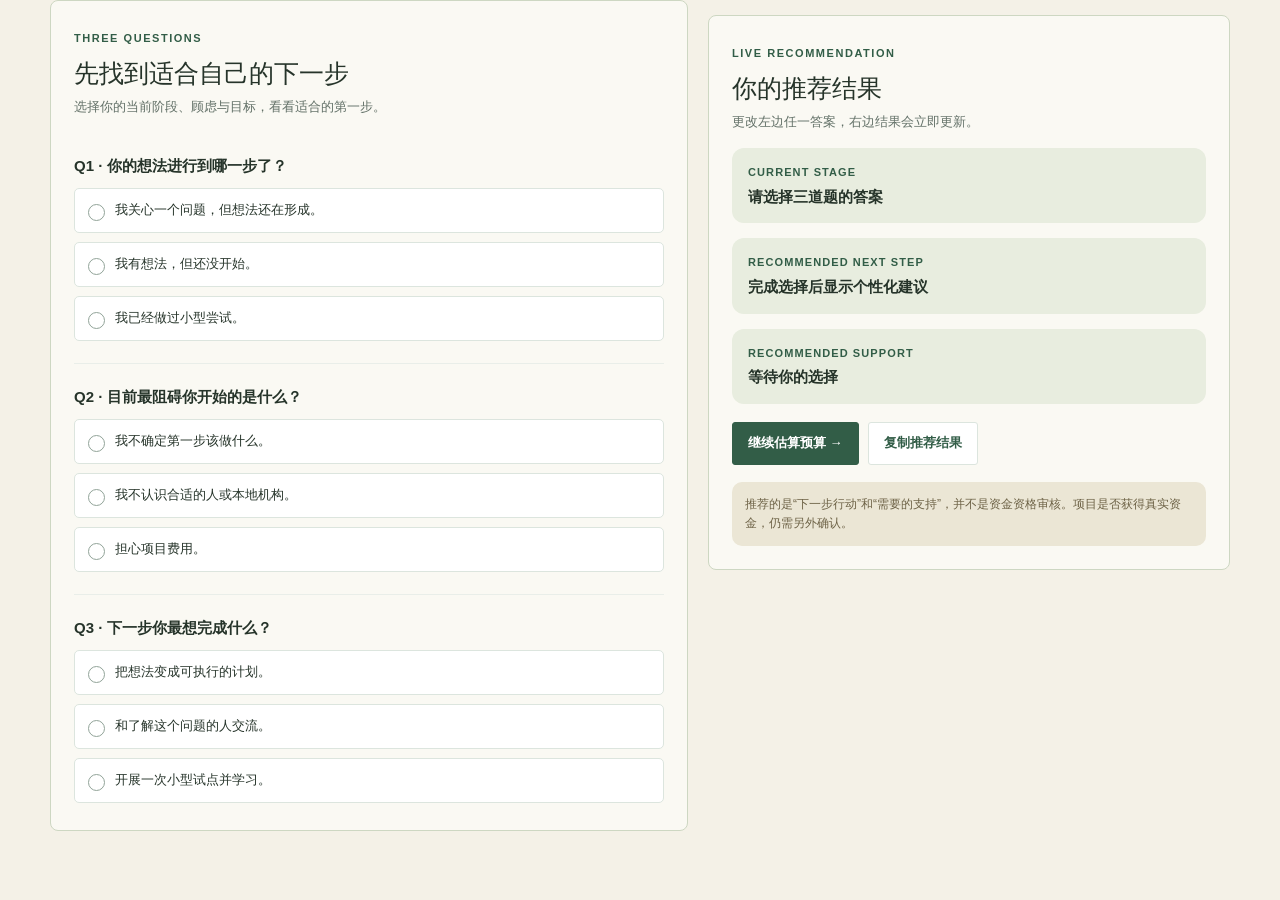
==== tools.html @ 21366075 "Add files via upload" ====
<!DOCTYPE html>
<html lang="zh-CN">
<head>
<meta charset="utf-8"/>
<meta name="viewport" content="width=device-width,initial-scale=1"/>
<title>The Next Step · V3 可交互修改示例</title>
<style>
:root{--pine:#325d47;--deep:#1f392d;--cream:#f8faf7;--sage:#eaf1e9;--border:#dce5de;--text:#26342a;--muted:#637168;--yellow:#f4efe0;--white:#fff;--radius:16px}
*{box-sizing:border-box}body{margin:0;background:#f4f6f3;color:var(--text);font-family:-apple-system,BlinkMacSystemFont,"Segoe UI","PingFang SC","Microsoft YaHei",Arial,sans-serif;line-height:1.6}button,input{font:inherit}button{cursor:pointer}button:focus-visible,input:focus-visible{outline:3px solid #93b2a3;outline-offset:2px}.top{background:var(--deep);color:white;padding:22px max(20px,calc((100vw - 1080px)/2))}.topline{display:flex;align-items:center;gap:14px;justify-content:space-between}.brand{font-size:13px;letter-spacing:.14em;font-weight:800;color:#b6d7b9}.top h1{font-size:clamp(26px,4.5vw,42px);line-height:1.2;margin:15px 0 7px}.top p{color:#c8d9ce;max-width:760px;margin:0;font-size:14px}.ghost{border:1px solid #9cb4a4;color:#fff;background:transparent;border-radius:99px;padding:7px 15px;white-space:nowrap}.container{max-width:1080px;margin:0 auto;padding:23px 18px 70px}.notice{border-left:4px solid var(--pine);background:var(--sage);border-radius:0 9px 9px 0;padding:11px 15px;font-size:13px;margin-bottom:20px}.tabs{display:flex;gap:8px;margin:16px 0 23px;flex-wrap:wrap}.tab{border:1px solid var(--border);background:white;padding:11px 18px;border-radius:12px;font-weight:700;color:var(--muted)}.tab[aria-selected=true]{border-color:var(--pine);background:var(--pine);color:#fff}.grid{display:grid;grid-template-columns:minmax(0,1fr) minmax(0,.88fr);gap:20px;align-items:start}.panel{background:white;border:1px solid var(--border);border-radius:var(--radius);padding:23px;box-shadow:0 5px 21px rgba(18,43,26,.03)}.eyebrow{font-size:11px;letter-spacing:.14em;font-weight:800;color:var(--pine);text-transform:uppercase}h2{font-size:25px;margin:8px 0 8px;line-height:1.27}h3{font-size:16px;margin:12px 0 7px}p{margin:6px 0 15px}.sub{font-size:13px;color:var(--muted)}.question{padding:19px 0 22px;border-bottom:1px solid #e9eee9}.question:last-child{border-bottom:none;padding-bottom:4px}.qtitle{font-weight:750;margin:9px 0 10px;font-size:15px}.choices{display:grid;gap:9px}.option{border:1px solid var(--border);background:#fff;color:var(--text);border-radius:10px;padding:11px 13px;text-align:left;font-size:13px;display:flex;gap:10px;align-items:start;transition:background .12s,border-color .12s}.option:before{content:"";margin-top:4px;min-width:15px;width:15px;height:15px;border:1.6px solid #91a398;border-radius:50%}.option.selected{background:var(--sage);border-color:#6e9d7a;font-weight:650}.option.selected:before{border:5px solid var(--pine);background:white}.result-block{background:var(--cream);border-radius:12px;padding:16px;margin:15px 0}.result-block b{display:block;font-size:15px;line-height:1.45}.result-block p{font-size:13px;color:var(--muted);margin:6px 0 0}.kicker{font-size:11px;font-weight:800;letter-spacing:.1em;color:var(--pine);margin-bottom:4px}.actions{display:flex;gap:9px;flex-wrap:wrap;margin-top:18px}.primary,.secondary{border-radius:10px;padding:10px 15px;font-size:13px;font-weight:700}.primary{border:1px solid var(--pine);background:var(--pine);color:white}.secondary{border:1px solid var(--border);background:white;color:var(--pine)}.rule{font-size:12px;padding:13px;border-radius:10px;background:var(--yellow);color:#6d6246;margin-top:17px}.hidden{display:none!important}.choose{display:grid;grid-template-columns:repeat(3,minmax(0,1fr));gap:9px;margin:14px 0 18px}.mode{border:1px solid var(--border);border-radius:11px;text-align:left;background:#fff;padding:12px;font-size:13px;color:var(--text);min-height:80px}.mode.selected{border-color:var(--pine);background:var(--sage);font-weight:700}.mode small{display:block;color:var(--muted);font-weight:400;margin-top:3px;font-size:11px}.budgethead{display:grid;grid-template-columns:minmax(0,1fr) 75px 104px 29px;gap:8px;font-size:12px;font-weight:700;color:var(--muted);margin-bottom:9px}.budgetrow{display:grid;grid-template-columns:minmax(0,1fr) 75px 104px 29px;gap:8px;margin-bottom:9px}.budgetrow input{width:100%;min-width:0;padding:9px;border:1px solid var(--border);border-radius:9px;background:#fff;color:var(--text);font-size:13px}.x{border:1px solid var(--border);border-radius:9px;background:white;color:var(--muted)}.budget-total{display:flex;justify-content:space-between;align-items:center;gap:12px;border-top:1px solid var(--border);padding-top:17px;margin-top:14px}.amount{font-weight:800;font-size:28px;color:var(--pine)}.tag{display:inline-flex;border-radius:99px;background:var(--sage);color:var(--pine);padding:5px 10px;font-size:12px;font-weight:700}.budgethint{padding:14px 15px;background:var(--cream);border-radius:10px;font-size:13px;margin-top:14px}.inlinehint{display:flex;gap:8px;flex-wrap:wrap}.footer{font-size:12px;color:var(--muted);margin-top:30px;line-height:1.8}.pill{font-size:11px;background:var(--sage);color:var(--pine);padding:2px 8px;border-radius:99px}.badgecount{font-size:12px;color:var(--muted)}.empty{background:var(--cream);padding:16px;border-radius:12px;color:var(--muted);font-size:13px}.caption{font-size:12px;color:var(--muted)}.break{height:1px;background:var(--border);margin:16px 0}.micro{font-size:11px;color:var(--muted)}
@media(max-width:800px){.grid{grid-template-columns:1fr}.container{padding:18px 12px 50px}.panel{padding:17px}.choose{grid-template-columns:1fr}.mode{min-height:auto}.top{padding:24px 18px}.budgethead,.budgetrow{grid-template-columns:minmax(0,1fr) 58px 86px 27px;gap:5px}.budgetrow input{padding:8px 6px;font-size:12px}.tabs{gap:6px}.tab{font-size:13px;padding:10px 13px}}

body{background:#f4f1e7}.container{max-width:1180px;padding:0 0 30px}.notice,.tabs,.footer{display:none}.panel{border-radius:8px;box-shadow:none;background:#faf9f3;border-color:#cdd7c2}.grid{grid-template-columns:minmax(0,1.1fr) minmax(0,.9fr)}.top{display:none}.primary,.secondary{border-radius:3px}.option,.mode{border-radius:5px}.result-block{background:#e8eddf}.budgetrow input{background:#fffef9}.budgetrow{margin:12px 0}.rule{background:#ebe6d5}aside.panel{position:sticky;top:15px}h2{font-weight:500}.question{padding-top:12px}.amount{font-family:Georgia,serif}@media(max-width:800px){.grid{grid-template-columns:1fr}.panel{padding:18px}aside.panel{position:static}.choose{grid-template-columns:1fr}.container{padding:0 0 20px}}
</style>
</head>
<body>
<header class="top" hidden><div class="topline"><span class="brand">THE NEXT STEP · V3 INTERACTIVE CONCEPT</span><button type="button" class="ghost" id="lang" aria-label="Toggle language">English</button></div><h1 data-i="heading">从学生需求，到合适的第一步</h1><p data-i="topdesc">两部分都可以点击测试：① 三题推荐逻辑 ② 预算估算模块。此页面可直接发给网站开发组员，无需安装软件。</p></header>
<main class="container">
<div class="notice" data-i="disclaimer">这是独立的交互演示，不连接真实申请、资助、支付或数据库；所示金额和支持方式都是待验证的项目设想。</div>
<div class="tabs" role="tablist" aria-label="Demo sections"><button type="button" class="tab" role="tab" aria-selected="true" id="tab-rec" data-tab="rec" data-i="tabRec">① 需求推荐</button><button type="button" class="tab" role="tab" aria-selected="false" id="tab-budget" data-tab="budget" data-i="tabBudget">② 预算估算</button></div>
<section id="screen-rec" aria-label="Recommendation">
  <div class="grid">
   <article class="panel"><span class="eyebrow" data-i="threeQuestions">THREE QUESTIONS</span><h2 data-i="recTitle">先找到适合自己的下一步</h2><p class="sub" data-i="recIntro">保留 V3 的三道题。第三题决定想做什么，第一题决定当前的准备程度，第二题决定需要什么支持。</p><div id="questions"></div></article>
   <aside class="panel"><span class="eyebrow" data-i="dynamic">LIVE RECOMMENDATION</span><h2 data-i="resultTitle">你的推荐结果</h2><p class="sub" data-i="resultIntro">更改左边任一答案，右边结果会立即更新。</p><div id="result"></div><div class="actions"><button class="primary" id="toBudget" data-i="toBudget">继续估算预算 →</button><button class="secondary" id="copyRec" data-i="copyRec">复制推荐结果</button></div><div class="rule" data-i="rule">推荐的是“下一步行动”和“需要的支持”，并不是资金资格审核。项目是否获得真实资金，仍需另外确认。</div></aside>
  </div>
</section>
<section id="screen-budget" class="hidden" aria-label="Budget estimate">
  <div class="grid">
   <article class="panel"><span class="eyebrow">BUDGET GUIDANCE</span><h2 data-i="budgetTitle">预算不是随便选一个最高金额</h2><p class="sub" data-i="budgetIntro">先列出第一次小型试点必需的费用。预算辅助是可选的，学生可以直接表示“不确定”。</p>
      <div class="choose" id="modes"></div>
      <div id="estimateForm"><div class="inlinehint"><button type="button" class="secondary" id="example" data-i="example">加载衣物修补示例</button><button type="button" class="secondary" id="clearCosts" data-i="clearCosts">清空预算</button></div><div class="break"></div><div class="budgethead"><span data-i="item">费用项目</span><span data-i="qty">数量</span><span data-i="unit">单价 (¥)</span><span></span></div><div id="rows"></div><button type="button" class="secondary" id="add" data-i="add">＋ 添加一项</button><div class="budget-total"><strong data-i="total">预计总额</strong><span class="amount" id="totalAmount">¥0</span></div><p class="micro" data-i="budgetExampleNote">演示金额不代表市场报价。请优先考虑已有或可借用资源。</p></div>
   </article>
   <aside class="panel"><span class="eyebrow" data-i="budgetResult">BUDGET RESULT</span><h2 data-i="nextBudget">下一步建议</h2><div id="budgetAdvice"></div><div class="rule" data-i="budgetNote">¥1,000–5,000 是当前项目的拟议范围，不代表保证资助，也不是必须花到的金额。即使低于 ¥1,000，也应该保留真实预算。</div><div class="actions"><button type="button" class="primary" id="copySummary" data-i="copySummary">复制预算摘要</button><button type="button" class="secondary" id="backQuiz" data-i="backQuiz">← 返回问答</button></div></aside>
  </div>
</section>
<p class="footer" data-i="footer">使用方法：将此 HTML 文件通过微信、邮件或共享文件夹发给组员。电脑、手机浏览器都可打开；不需要联网，也不需要运行后端。开发说明请看同文件夹的 IMPLEMENTATION_GUIDE.md。</p>
</main>
<script>
(() => {
'use strict';
const dic={
 zh:{heading:'从学生需求，到合适的第一步',topdesc:'两部分都可以点击测试：① 三题推荐逻辑 ② 预算估算模块。此页面可直接发给网站开发组员，无需安装软件。',disclaimer:'这是独立的交互演示，不连接真实申请、资助、支付或数据库；所示金额和支持方式都是待验证的项目设想。',tabRec:'① 需求推荐',tabBudget:'② 预算估算',threeQuestions:'THREE QUESTIONS',recTitle:'先找到适合自己的下一步',recIntro:'选择你的当前阶段、顾虑与目标，看看适合的第一步。',dynamic:'LIVE RECOMMENDATION',resultTitle:'你的推荐结果',resultIntro:'更改左边任一答案，右边结果会立即更新。',toBudget:'继续估算预算 →',copyRec:'复制推荐结果',rule:'推荐的是“下一步行动”和“需要的支持”，并不是资金资格审核。项目是否获得真实资金，仍需另外确认。',budgetTitle:'预算不是随便选一个最高金额',budgetIntro:'先列出第一次小型试点必需的费用。预算辅助是可选的，学生可以直接表示“不确定”。',example:'加载衣物修补示例',clearCosts:'清空预算',item:'费用项目',qty:'数量',unit:'单价 (¥)',add:'＋ 添加一项',total:'预计总额',budgetExampleNote:'演示金额不代表市场报价。请优先考虑已有或可借用资源。',budgetResult:'BUDGET RESULT',nextBudget:'下一步建议',budgetNote:'¥1,000–5,000 是当前项目的拟议范围，不代表保证资助，也不是必须花到的金额。即使低于 ¥1,000，也应该保留真实预算。',copySummary:'复制预算摘要',backQuiz:'← 返回问答',footer:'使用方法：将此 HTML 文件通过微信、邮件或共享文件夹发给组员。电脑、手机浏览器都可打开；不需要联网，也不需要运行后端。开发说明请看同文件夹的 IMPLEMENTATION_GUIDE.md。',qLabels:['Q1 · 你的想法进行到哪一步了？','Q2 · 目前最阻碍你开始的是什么？','Q3 · 下一步你最想完成什么？'],qs:[['我关心一个问题，但想法还在形成。','我有想法，但还没开始。','我已经做过小型尝试。'],['我不确定第一步该做什么。','我不认识合适的人或本地机构。','担心项目费用。'],['把想法变成可执行的计划。','和了解这个问题的人交流。','开展一次小型试点并学习。']],stage:['探索想法阶段','准备行动阶段','在已有经验上继续'],next:[['先明确问题、服务对象及第一次行动','先找到相关人群，了解他们的真实需求','先缩小想法范围，定义一个可行的小测试'],['制定一份可执行的简短行动计划','联系本地组织，确认实际需求','明确试点内容、规模、资源和初步预算'],['根据此前反馈调整下一阶段计划','寻找能帮助项目持续发展的合作伙伴','设计下一轮试点，并检验改进效果']],support:['导师指导','本地资源连接','预算指导与潜在种子支持'],supportDetails:['请导师帮助明确小型行动和执行步骤。','识别本地大学、社区或公益组织，先验证需求与合作条件。','首先估算试点必要开支，再决定是否探索种子支持。'],supportEarly:'预算指导 + 导师指导',supportEarlyD:'想法仍在形成：先明确行动内容，再估算预算；不建议立即进入资金申请。',step:'RECOMMENDED NEXT STEP',stageHeading:'CURRENT STAGE',supportHeading:'RECOMMENDED SUPPORT',budgetModes:[['estimate','我要估算一下','逐项填写预计费用'],['unsure','还不确定','先申请预算指导'],['none','目前不需要资金','可以仅探索导师和本地资源']],unsureTitle:'可以先申请预算指导',unsureDescription:'不强制填写金额。先确定要做的事情、查明费用，再判断是否需要资助。',noneTitle:'暂时不需要资金',noneDescription:'可继续使用导师指导或本地资源连接；不需要为了申请而填写金额。',zeroTitle:'尚未填写金额',zeroDescription:'请添加至少一项实际必要费用，或者改选“还不确定”。',lowTitle:'优先保留真实的低预算',lowDescription:'预计费用低于拟议资助范围的下限。无需虚增预算；可探索资源借用、导师指导或其他符合条件的支持。',rangeTitle:'可进一步评估潜在种子支持',rangeDescription:'你的初步预算落在 ¥1,000–5,000 的拟议范围内。下一步仍需核实试点计划、真实需求、费用合理性及可用资金。',highTitle:'先缩小试点规模或寻找其他资源',highDescription:'预计总额高于 ¥5,000。可考虑减少第一次行动的范围，优先保留核心支出，再讨论其他合法、可行的支持方式。',recommendNotice:'推荐结果只帮助判断下一步，不代表项目通过审核。',copySuccess:'已复制！',copyFail:'复制失败，请手动选择复制。',exampleCosts:[['修补工具包',1,350],['布贴和拉链',1,250],['场地与设备',1,300],['操作说明印刷',1,100]],sampleCosts:[['材料和工具',1,600],['必要交通',1,200],['印刷及其他',1,200]]},
 en:{heading:'From student needs to a practical first step',topdesc:'Test two interactive modules: (1) three-question recommendation and (2) an optional pilot budget estimator. Share this HTML file with the website developer.',disclaimer:'Standalone concept demo only. No real applications, awards, payments, or database connections. Support and funding remain unconfirmed proposals.',tabRec:'① Support recommendation',tabBudget:'② Budget estimator',threeQuestions:'THREE QUESTIONS',recTitle:'Find a realistic next step',recIntro:'Choose your stage, concern and goal to explore a practical first step.',dynamic:'LIVE RECOMMENDATION',resultTitle:'Your recommendation',resultIntro:'Change any answer to see the recommendation update instantly.',toBudget:'Continue to budget →',copyRec:'Copy recommendation',rule:'This suggests a next action and support type. It is not a funding-eligibility assessment or approval.',budgetTitle:'Base your funding request on real costs',budgetIntro:'List the essential costs of one small pilot. Budget planning is optional; students may select “Not sure yet.”',example:'Load repair-workshop example',clearCosts:'Clear budget',item:'Cost item',qty:'Qty',unit:'Unit (¥)',add:'＋ Add a cost',total:'Estimated total',budgetExampleNote:'All figures are illustrative, not market quotes. Check free and borrowed resources first.',budgetResult:'BUDGET RESULT',nextBudget:'Suggested next step',budgetNote:'¥1,000–5,000 is a proposed range, not guaranteed funding or a spending target. Keep honest estimates even below ¥1,000.',copySummary:'Copy budget summary',backQuiz:'← Back to questions',footer:'Share this HTML file by message, email or shared drive; open it directly in a desktop or mobile browser. No server is required. See IMPLEMENTATION_GUIDE.md for integration notes.',qLabels:['Q1 · Where are you with your idea?','Q2 · What is the biggest thing holding you back?','Q3 · What would you like to accomplish next?'],qs:[['I care about an issue, but my idea is still forming.','I have an idea, but have not tried it yet.','I have already tried something small.'],['I am unsure what to do first.','I do not know the right people or local organizations.','I’m concerned about project costs.'],['Turn my idea into a realistic plan.','Talk with people who understand the issue.','Run a small pilot and learn from it.']],stage:['Exploring an idea','Ready to plan','Building on experience'],next:[['Clarify the issue, who it affects, and one first action','Find people affected and learn about their actual needs','Narrow the idea and define one feasible small test'],['Draft a short, realistic action plan','Contact local groups to confirm real needs','Define the pilot scope, resources, and preliminary budget'],['Revise the next plan based on earlier feedback','Find partners who could support continued involvement','Design another pilot to test improvements']],support:['Mentor Guidance','Local Connections','Budget Planning + Potential Seed Support'],supportDetails:['Ask a mentor to help define one small action and realistic steps.','Identify campus, community or nonprofit contacts and verify needs.','Estimate essential pilot costs first, then explore whether seed support may be appropriate.'],supportEarly:'Budget Guidance + Mentor Guidance',supportEarlyD:'At the idea-forming stage, clarify the action before considering a funding request.',step:'RECOMMENDED NEXT STEP',stageHeading:'CURRENT STAGE',supportHeading:'RECOMMENDED SUPPORT',budgetModes:[['estimate','Estimate my costs','Add a few necessary expenses'],['unsure','Not sure yet','I need budget guidance'],['none','No funding needed','Explore nonfinancial support']],unsureTitle:'Budget guidance first',unsureDescription:'No amount required yet. Clarify the scope and learn likely costs before requesting funds.',noneTitle:'No funding needed right now',noneDescription:'You can still explore mentors and local resources without naming a grant amount.',zeroTitle:'No costs entered yet',zeroDescription:'Add at least one necessary cost, or choose “Not sure yet.”',lowTitle:'Keep the lower, honest estimate',lowDescription:'Your budget is below the proposed funding range. Do not inflate it; explore borrowed resources, guidance or other appropriate options.',rangeTitle:'Potential seed support may be worth exploring',rangeDescription:'Your estimate falls within the proposed ¥1,000–5,000 range. Review the actual pilot, necessity of each cost, and funding availability before making decisions.',highTitle:'Reduce pilot scope or explore other resources',highDescription:'Your estimate exceeds ¥5,000. Consider a smaller first test and retain only essential costs before exploring alternative lawful resources.',recommendNotice:'A recommendation is not an application approval.',copySuccess:'Copied!',copyFail:'Copy unavailable; please select the text manually.',exampleCosts:[['Repair tools',1,350],['Patches and zippers',1,250],['Venue and equipment',1,300],['Printed instructions',1,100]],sampleCosts:[['Materials and tools',1,600],['Essential travel',1,200],['Print and other costs',1,200]]}
};
const state={language:new URLSearchParams(location.search).get('lang')||'zh',tab:'rec',a:[null,null,null],mode:'estimate',costs:[],};
state.costs=[];
const $=id=>document.getElementById(id);
const tr=()=>dic[state.language];
function fmt(n){return '¥'+new Intl.NumberFormat('en-US',{maximumFractionDigits:2}).format(n)}
function getRecommendation(){const [q1,q2,q3]=state.a;const t=tr();if(state.a.some(a=>a===null))return {stage:state.language==='zh'?'请选择三道题的答案':'Choose an answer for each question',nextStep:state.language==='zh'?'完成选择后显示个性化建议':'Your next step appears after all three choices',support:state.language==='zh'?'等待你的选择':'Waiting for your choices',detail:''};return {stage:t.stage[q1],nextStep:t.next[q1][q3],support:(q2===2&&q1===0)?t.supportEarly:t.support[q2],detail:(q2===2&&q1===0)?t.supportEarlyD:t.supportDetails[q2]};}
function renderQuestions(){const p=$('questions');p.replaceChildren();tr().qLabels.forEach((question,q)=>{const block=document.createElement('div');block.className='question';const heading=document.createElement('div');heading.className='qtitle';heading.textContent=question;block.append(heading);const opts=document.createElement('div');opts.className='choices';tr().qs[q].forEach((val,i)=>{const b=document.createElement('button');b.type='button';b.className='option'+(state.a[q]===i?' selected':'');b.textContent=val;b.setAttribute('aria-pressed',String(state.a[q]===i));b.addEventListener('click',()=>{state.a[q]=i;renderQuestions();renderResult();renderBudgetAdvice();});opts.append(b)});block.append(opts);p.append(block)});}
function renderResult(){const r=getRecommendation(),t=tr();$('result').innerHTML='';[[t.stageHeading,r.stage,''],[t.step,r.nextStep,''],[t.supportHeading,r.support,r.detail]].forEach(([k,title,desc])=>{const block=document.createElement('div');block.className='result-block';const lab=document.createElement('div');lab.className='kicker';lab.textContent=k;const bold=document.createElement('b');bold.textContent=title;block.append(lab,bold);if(desc){let p=document.createElement('p');p.textContent=desc;block.append(p)}$('result').append(block)});}
function renderModes(){const node=$('modes');node.replaceChildren();tr().budgetModes.forEach(([id,title,desc])=>{const b=document.createElement('button');b.className='mode'+(state.mode===id?' selected':'');b.setAttribute('aria-pressed',String(state.mode===id));b.innerHTML='';const strong=document.createElement('strong');strong.textContent=title;const small=document.createElement('small');small.textContent=desc;b.append(strong,small);b.onclick=()=>{state.mode=id;renderModes();renderRows();renderBudgetAdvice()};node.append(b)})}
function total(){return state.costs.reduce((sum,c)=>sum+Math.max(0,c.qty)*Math.max(0,c.unit),0)}
function renderRows(){ $('estimateForm').classList.toggle('hidden',state.mode!=='estimate');if(state.mode!=='estimate')return;let node=$('rows');node.replaceChildren();state.costs.forEach((c,i)=>{const row=document.createElement('div');row.className='budgetrow';const label=document.createElement('input');label.type='text';label.placeholder=state.language==='zh'?'费用名称':'Cost name';label.setAttribute('aria-label',state.language==='zh'?'费用项目':'Cost item');label.value=state.language==='zh'?c.labelZh:c.labelEn;label.oninput=e=>{if(state.language==='zh')c.labelZh=e.target.value;else c.labelEn=e.target.value};const qty=document.createElement('input');qty.type='number';qty.min='0';qty.step='1';qty.inputMode='numeric';qty.value=c.qty;qty.setAttribute('aria-label','Quantity');qty.oninput=e=>{c.qty=Math.max(0,Number(e.target.value)||0);renderBudgetAdvice()};const unit=document.createElement('input');unit.type='number';unit.min='0';unit.step='0.01';unit.inputMode='decimal';unit.value=c.unit;unit.setAttribute('aria-label','Unit price');unit.oninput=e=>{c.unit=Math.max(0,Number(e.target.value)||0);renderBudgetAdvice()};const del=document.createElement('button');del.type='button';del.className='x';del.textContent='×';del.setAttribute('aria-label',state.language==='zh'?'删除费用':'Delete cost');del.onclick=()=>{state.costs.splice(i,1);renderRows();renderBudgetAdvice()};row.append(label,qty,unit,del);node.append(row)});$('totalAmount').textContent=fmt(total())}
function renderBudgetAdvice(){const node=$('budgetAdvice');node.replaceChildren();const t=tr();let title,desc,category='';if(state.mode==='unsure'){title=t.unsureTitle;desc=t.unsureDescription}else if(state.mode==='none'){title=t.noneTitle;desc=t.noneDescription}else{const n=total();if(n===0){title=t.zeroTitle;desc=t.zeroDescription}else if(n<1000){title=t.lowTitle;desc=t.lowDescription}else if(n<=5000){title=t.rangeTitle;desc=t.rangeDescription}else{title=t.highTitle;desc=t.highDescription}category=fmt(n)}const block=document.createElement('div');block.className='result-block';const cap=document.createElement('div');cap.className='kicker';cap.textContent=state.mode==='estimate'?(state.language==='zh'?'当前估算':'CURRENT ESTIMATE'):(state.language==='zh'?'当前选择':'CURRENT CHOICE');const b=document.createElement('b');b.textContent=category||title;block.append(cap,b);if(category){const br=document.createElement('p');br.style.fontWeight='700';br.style.color='var(--pine)';br.textContent=title;block.append(br)}const p=document.createElement('p');p.textContent=desc;block.append(p);node.append(block);const rec=getRecommendation();const r=document.createElement('div');r.className='budgethint';r.textContent=(state.language==='zh'?'根据问答，你的支持建议：':'Based on your choices: ')+rec.support;if(!state.a.some(a=>a===null))node.append(r);$('totalAmount').textContent=fmt(total());}
function showTab(tab){state.tab=tab;for(const t of ['rec','budget']){$('screen-'+t).classList.toggle('hidden',t!==tab);$('tab-'+t).setAttribute('aria-selected',String(t===tab))}if(tab==='budget'){renderRows();renderBudgetAdvice()}window.scrollTo({top:0,behavior:'instant'});}
function textSummary(includeBudget){const t=tr();const r=getRecommendation();let out=['THE NEXT STEP | V3 INTERACTIVE DEMO',t.qLabels.map((q,i)=>q+'\n'+(t.qs[i][state.a[i]]||'—')).join('\n\n'),`${t.stageHeading}: ${r.stage}`,`${t.step}: ${r.nextStep}`,`${t.supportHeading}: ${r.support}`,r.detail];if(includeBudget){out.push('BUDGET MODE: '+state.mode);if(state.mode==='estimate'){out.push(state.costs.map(c=>`${state.language==='zh'?c.labelZh:c.labelEn}: ${c.qty} × ¥${c.unit}`).join('\n'));out.push('TOTAL: '+fmt(total()))}}out.push(t.recommendNotice);return out.join('\n\n')}
async function copy(s){try{if(navigator.clipboard&&window.isSecureContext){await navigator.clipboard.writeText(s)}else{const area=document.createElement('textarea');area.value=s;area.style.position='fixed';area.style.opacity='0';document.body.append(area);area.select();if(!document.execCommand('copy'))throw Error('copy failed');area.remove()}toast(tr().copySuccess)}catch{toast(tr().copyFail)}}
function toast(str){let node=$('toast');if(!node){node=document.createElement('div');node.id='toast';node.setAttribute('role','status');node.style.cssText='position:fixed;bottom:18px;left:50%;transform:translateX(-50%);background:#1f392d;color:white;border-radius:12px;padding:10px 18px;box-shadow:0 5px 20px #0002;z-index:20;font-size:13px';document.body.append(node)}node.textContent=str;node.hidden=false;setTimeout(()=>node.hidden=true,2300)}
function renderStatic(){document.documentElement.lang=state.language==='zh'?'zh-CN':'en';document.querySelectorAll('[data-i]').forEach(e=>{const key=e.dataset.i;if(tr()[key]!==undefined)e.textContent=tr()[key]});$('lang').textContent=state.language==='zh'?'English':'中文';renderQuestions();renderResult();renderModes();renderRows();renderBudgetAdvice()}
document.querySelectorAll('[data-tab]').forEach(b=>b.onclick=()=>showTab(b.dataset.tab));$('lang').onclick=()=>{state.language=state.language==='zh'?'en':'zh';renderStatic()};$('toBudget').onclick=()=>showTab('budget');$('backQuiz').onclick=()=>showTab('rec');$('copyRec').onclick=()=>copy(textSummary(false));$('copySummary').onclick=()=>copy(textSummary(true));$('example').onclick=()=>{state.costs=tr().exampleCosts.map(([name,qty,unit],i)=>({labelZh:dic.zh.exampleCosts[i][0],labelEn:dic.en.exampleCosts[i][0],qty,unit}));renderRows();renderBudgetAdvice()};$('clearCosts').onclick=()=>{state.costs=[];renderRows();renderBudgetAdvice()};$('add').onclick=()=>{state.costs.push({labelZh:'',labelEn:'',qty:1,unit:0});renderRows();renderBudgetAdvice()};renderStatic();showTab(new URLSearchParams(location.search).get('tab')==='budget'?'budget':'rec');
// The key integration rule: calculate once, reuse the same recommendation on both V3 quiz surfaces.
window.demoGetRecommendation = getRecommendation;
})();

function reportHeight(){parent.postMessage({type:'triibe-tool-height',height:document.documentElement.scrollHeight},'*')}
new ResizeObserver(reportHeight).observe(document.body);window.addEventListener('load',reportHeight);
</script>
</body>
</html>
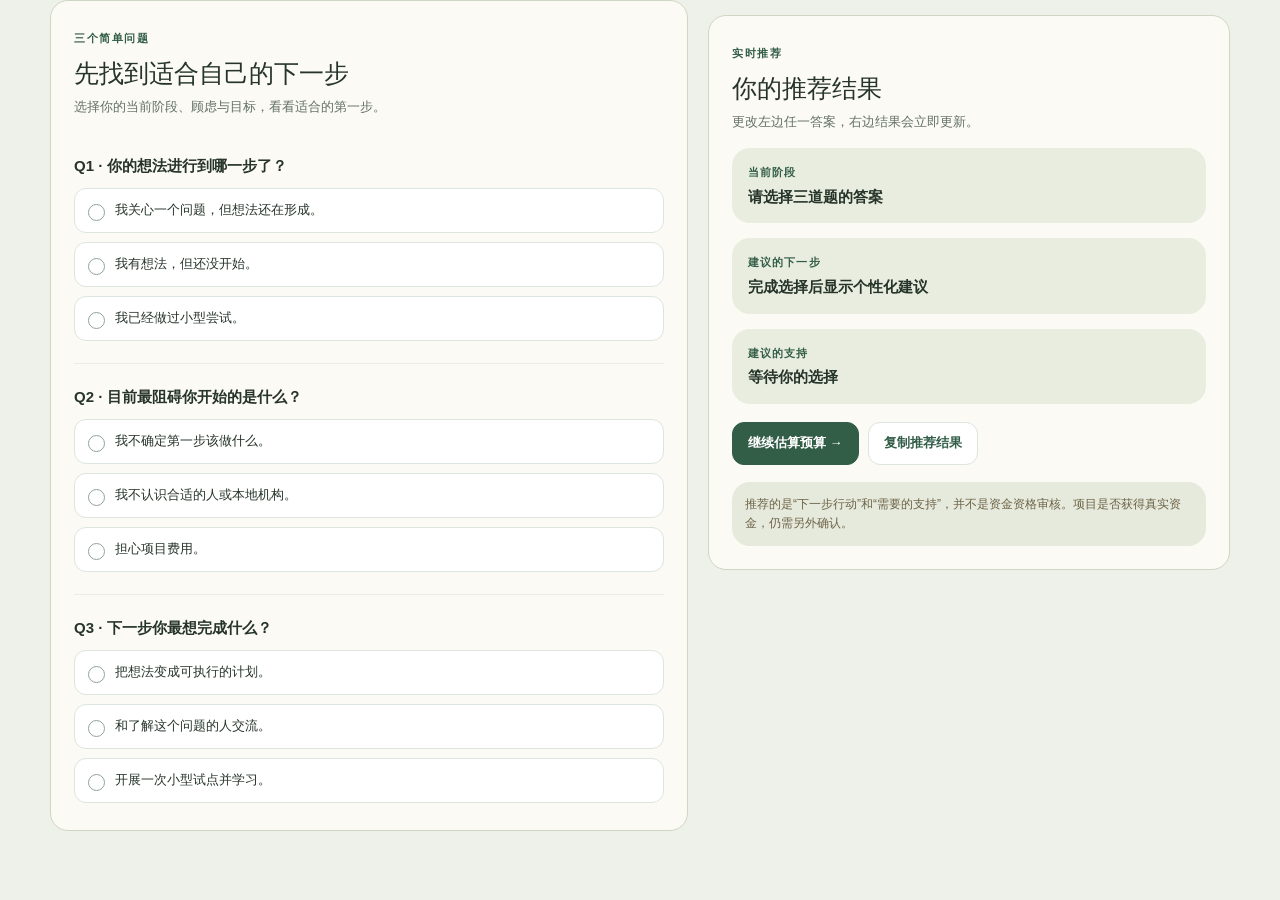
==== commit 0e93a94f: "Add files via upload" ====
--- a/tools.html
+++ b/tools.html
@@ -3,13 +3,17 @@
 <head>
 <meta charset="utf-8"/>
 <meta name="viewport" content="width=device-width,initial-scale=1"/>
-<title>The Next Step · V3 可交互修改示例</title>
+<title>The Next Step · Planning Tools</title>
 <style>
 :root{--pine:#325d47;--deep:#1f392d;--cream:#f8faf7;--sage:#eaf1e9;--border:#dce5de;--text:#26342a;--muted:#637168;--yellow:#f4efe0;--white:#fff;--radius:16px}
 *{box-sizing:border-box}body{margin:0;background:#f4f6f3;color:var(--text);font-family:-apple-system,BlinkMacSystemFont,"Segoe UI","PingFang SC","Microsoft YaHei",Arial,sans-serif;line-height:1.6}button,input{font:inherit}button{cursor:pointer}button:focus-visible,input:focus-visible{outline:3px solid #93b2a3;outline-offset:2px}.top{background:var(--deep);color:white;padding:22px max(20px,calc((100vw - 1080px)/2))}.topline{display:flex;align-items:center;gap:14px;justify-content:space-between}.brand{font-size:13px;letter-spacing:.14em;font-weight:800;color:#b6d7b9}.top h1{font-size:clamp(26px,4.5vw,42px);line-height:1.2;margin:15px 0 7px}.top p{color:#c8d9ce;max-width:760px;margin:0;font-size:14px}.ghost{border:1px solid #9cb4a4;color:#fff;background:transparent;border-radius:99px;padding:7px 15px;white-space:nowrap}.container{max-width:1080px;margin:0 auto;padding:23px 18px 70px}.notice{border-left:4px solid var(--pine);background:var(--sage);border-radius:0 9px 9px 0;padding:11px 15px;font-size:13px;margin-bottom:20px}.tabs{display:flex;gap:8px;margin:16px 0 23px;flex-wrap:wrap}.tab{border:1px solid var(--border);background:white;padding:11px 18px;border-radius:12px;font-weight:700;color:var(--muted)}.tab[aria-selected=true]{border-color:var(--pine);background:var(--pine);color:#fff}.grid{display:grid;grid-template-columns:minmax(0,1fr) minmax(0,.88fr);gap:20px;align-items:start}.panel{background:white;border:1px solid var(--border);border-radius:var(--radius);padding:23px;box-shadow:0 5px 21px rgba(18,43,26,.03)}.eyebrow{font-size:11px;letter-spacing:.14em;font-weight:800;color:var(--pine);text-transform:uppercase}h2{font-size:25px;margin:8px 0 8px;line-height:1.27}h3{font-size:16px;margin:12px 0 7px}p{margin:6px 0 15px}.sub{font-size:13px;color:var(--muted)}.question{padding:19px 0 22px;border-bottom:1px solid #e9eee9}.question:last-child{border-bottom:none;padding-bottom:4px}.qtitle{font-weight:750;margin:9px 0 10px;font-size:15px}.choices{display:grid;gap:9px}.option{border:1px solid var(--border);background:#fff;color:var(--text);border-radius:10px;padding:11px 13px;text-align:left;font-size:13px;display:flex;gap:10px;align-items:start;transition:background .12s,border-color .12s}.option:before{content:"";margin-top:4px;min-width:15px;width:15px;height:15px;border:1.6px solid #91a398;border-radius:50%}.option.selected{background:var(--sage);border-color:#6e9d7a;font-weight:650}.option.selected:before{border:5px solid var(--pine);background:white}.result-block{background:var(--cream);border-radius:12px;padding:16px;margin:15px 0}.result-block b{display:block;font-size:15px;line-height:1.45}.result-block p{font-size:13px;color:var(--muted);margin:6px 0 0}.kicker{font-size:11px;font-weight:800;letter-spacing:.1em;color:var(--pine);margin-bottom:4px}.actions{display:flex;gap:9px;flex-wrap:wrap;margin-top:18px}.primary,.secondary{border-radius:10px;padding:10px 15px;font-size:13px;font-weight:700}.primary{border:1px solid var(--pine);background:var(--pine);color:white}.secondary{border:1px solid var(--border);background:white;color:var(--pine)}.rule{font-size:12px;padding:13px;border-radius:10px;background:var(--yellow);color:#6d6246;margin-top:17px}.hidden{display:none!important}.choose{display:grid;grid-template-columns:repeat(3,minmax(0,1fr));gap:9px;margin:14px 0 18px}.mode{border:1px solid var(--border);border-radius:11px;text-align:left;background:#fff;padding:12px;font-size:13px;color:var(--text);min-height:80px}.mode.selected{border-color:var(--pine);background:var(--sage);font-weight:700}.mode small{display:block;color:var(--muted);font-weight:400;margin-top:3px;font-size:11px}.budgethead{display:grid;grid-template-columns:minmax(0,1fr) 75px 104px 29px;gap:8px;font-size:12px;font-weight:700;color:var(--muted);margin-bottom:9px}.budgetrow{display:grid;grid-template-columns:minmax(0,1fr) 75px 104px 29px;gap:8px;margin-bottom:9px}.budgetrow input{width:100%;min-width:0;padding:9px;border:1px solid var(--border);border-radius:9px;background:#fff;color:var(--text);font-size:13px}.x{border:1px solid var(--border);border-radius:9px;background:white;color:var(--muted)}.budget-total{display:flex;justify-content:space-between;align-items:center;gap:12px;border-top:1px solid var(--border);padding-top:17px;margin-top:14px}.amount{font-weight:800;font-size:28px;color:var(--pine)}.tag{display:inline-flex;border-radius:99px;background:var(--sage);color:var(--pine);padding:5px 10px;font-size:12px;font-weight:700}.budgethint{padding:14px 15px;background:var(--cream);border-radius:10px;font-size:13px;margin-top:14px}.inlinehint{display:flex;gap:8px;flex-wrap:wrap}.footer{font-size:12px;color:var(--muted);margin-top:30px;line-height:1.8}.pill{font-size:11px;background:var(--sage);color:var(--pine);padding:2px 8px;border-radius:99px}.badgecount{font-size:12px;color:var(--muted)}.empty{background:var(--cream);padding:16px;border-radius:12px;color:var(--muted);font-size:13px}.caption{font-size:12px;color:var(--muted)}.break{height:1px;background:var(--border);margin:16px 0}.micro{font-size:11px;color:var(--muted)}
 @media(max-width:800px){.grid{grid-template-columns:1fr}.container{padding:18px 12px 50px}.panel{padding:17px}.choose{grid-template-columns:1fr}.mode{min-height:auto}.top{padding:24px 18px}.budgethead,.budgetrow{grid-template-columns:minmax(0,1fr) 58px 86px 27px;gap:5px}.budgetrow input{padding:8px 6px;font-size:12px}.tabs{gap:6px}.tab{font-size:13px;padding:10px 13px}}
 
 body{background:#f4f1e7}.container{max-width:1180px;padding:0 0 30px}.notice,.tabs,.footer{display:none}.panel{border-radius:8px;box-shadow:none;background:#faf9f3;border-color:#cdd7c2}.grid{grid-template-columns:minmax(0,1.1fr) minmax(0,.9fr)}.top{display:none}.primary,.secondary{border-radius:3px}.option,.mode{border-radius:5px}.result-block{background:#e8eddf}.budgetrow input{background:#fffef9}.budgetrow{margin:12px 0}.rule{background:#ebe6d5}aside.panel{position:sticky;top:15px}h2{font-weight:500}.question{padding-top:12px}.amount{font-family:Georgia,serif}@media(max-width:800px){.grid{grid-template-columns:1fr}.panel{padding:18px}aside.panel{position:static}.choose{grid-template-columns:1fr}.container{padding:0 0 20px}}
+
+body{background:#eef1e9}.panel{background:#fbfaf4}.container{padding-top:0}.rule{background:#e5eadc}h2{font-family:Georgia,"PingFang SC",serif}.primary,.secondary{border-radius:3px}button:focus-visible{outline:3px solid #93b2a3;outline-offset:2px}
+
+.panel,.result-block,.budgethint,.rule,.empty{border-radius:18px}.option,.mode,.budgetrow input,.x,.primary,.secondary{border-radius:12px}.panel{overflow:hidden}button{transition:background .15s ease}
 </style>
 </head>
 <body>
@@ -25,11 +29,11 @@
 </section>
 <section id="screen-budget" class="hidden" aria-label="Budget estimate">
   <div class="grid">
-   <article class="panel"><span class="eyebrow">BUDGET GUIDANCE</span><h2 data-i="budgetTitle">预算不是随便选一个最高金额</h2><p class="sub" data-i="budgetIntro">先列出第一次小型试点必需的费用。预算辅助是可选的，学生可以直接表示“不确定”。</p>
+   <article class="panel"><span class="eyebrow" data-i="budgetResult">预算建议</span><h2 data-i="budgetTitle">预算不是随便选一个最高金额</h2><p class="sub" data-i="budgetIntro">先列出第一次小型试点必需的费用。预算辅助是可选的，学生可以直接表示“不确定”。</p>
       <div class="choose" id="modes"></div>
       <div id="estimateForm"><div class="inlinehint"><button type="button" class="secondary" id="example" data-i="example">加载衣物修补示例</button><button type="button" class="secondary" id="clearCosts" data-i="clearCosts">清空预算</button></div><div class="break"></div><div class="budgethead"><span data-i="item">费用项目</span><span data-i="qty">数量</span><span data-i="unit">单价 (¥)</span><span></span></div><div id="rows"></div><button type="button" class="secondary" id="add" data-i="add">＋ 添加一项</button><div class="budget-total"><strong data-i="total">预计总额</strong><span class="amount" id="totalAmount">¥0</span></div><p class="micro" data-i="budgetExampleNote">演示金额不代表市场报价。请优先考虑已有或可借用资源。</p></div>
    </article>
-   <aside class="panel"><span class="eyebrow" data-i="budgetResult">BUDGET RESULT</span><h2 data-i="nextBudget">下一步建议</h2><div id="budgetAdvice"></div><div class="rule" data-i="budgetNote">¥1,000–5,000 是当前项目的拟议范围，不代表保证资助，也不是必须花到的金额。即使低于 ¥1,000，也应该保留真实预算。</div><div class="actions"><button type="button" class="primary" id="copySummary" data-i="copySummary">复制预算摘要</button><button type="button" class="secondary" id="backQuiz" data-i="backQuiz">← 返回问答</button></div></aside>
+   <aside class="panel"><span class="eyebrow" data-i="budgetResult">BUDGET RESULT</span><h2 data-i="nextBudget">下一步建议</h2><div id="budgetAdvice"></div><div class="rule" data-i="budgetNote">¥1,000–5,000 是当前项目的拟议范围，不代表保证资助，也不是必须花到的金额。即使低于 ¥1,000，也应该保留真实预算。</div><div class="actions"><button type="button" class="secondary" id="copySummary" data-i="copySummary">复制预算摘要</button><button type="button" class="primary" id="backQuiz" data-i="backQuiz">开始申请 →</button></div></aside>
   </div>
 </section>
 <p class="footer" data-i="footer">使用方法：将此 HTML 文件通过微信、邮件或共享文件夹发给组员。电脑、手机浏览器都可打开；不需要联网，也不需要运行后端。开发说明请看同文件夹的 IMPLEMENTATION_GUIDE.md。</p>
@@ -38,11 +42,14 @@
 (() => {
 'use strict';
 const dic={
- zh:{heading:'从学生需求，到合适的第一步',topdesc:'两部分都可以点击测试：① 三题推荐逻辑 ② 预算估算模块。此页面可直接发给网站开发组员，无需安装软件。',disclaimer:'这是独立的交互演示，不连接真实申请、资助、支付或数据库；所示金额和支持方式都是待验证的项目设想。',tabRec:'① 需求推荐',tabBudget:'② 预算估算',threeQuestions:'THREE QUESTIONS',recTitle:'先找到适合自己的下一步',recIntro:'选择你的当前阶段、顾虑与目标，看看适合的第一步。',dynamic:'LIVE RECOMMENDATION',resultTitle:'你的推荐结果',resultIntro:'更改左边任一答案，右边结果会立即更新。',toBudget:'继续估算预算 →',copyRec:'复制推荐结果',rule:'推荐的是“下一步行动”和“需要的支持”，并不是资金资格审核。项目是否获得真实资金，仍需另外确认。',budgetTitle:'预算不是随便选一个最高金额',budgetIntro:'先列出第一次小型试点必需的费用。预算辅助是可选的，学生可以直接表示“不确定”。',example:'加载衣物修补示例',clearCosts:'清空预算',item:'费用项目',qty:'数量',unit:'单价 (¥)',add:'＋ 添加一项',total:'预计总额',budgetExampleNote:'演示金额不代表市场报价。请优先考虑已有或可借用资源。',budgetResult:'BUDGET RESULT',nextBudget:'下一步建议',budgetNote:'¥1,000–5,000 是当前项目的拟议范围，不代表保证资助，也不是必须花到的金额。即使低于 ¥1,000，也应该保留真实预算。',copySummary:'复制预算摘要',backQuiz:'← 返回问答',footer:'使用方法：将此 HTML 文件通过微信、邮件或共享文件夹发给组员。电脑、手机浏览器都可打开；不需要联网，也不需要运行后端。开发说明请看同文件夹的 IMPLEMENTATION_GUIDE.md。',qLabels:['Q1 · 你的想法进行到哪一步了？','Q2 · 目前最阻碍你开始的是什么？','Q3 · 下一步你最想完成什么？'],qs:[['我关心一个问题，但想法还在形成。','我有想法，但还没开始。','我已经做过小型尝试。'],['我不确定第一步该做什么。','我不认识合适的人或本地机构。','担心项目费用。'],['把想法变成可执行的计划。','和了解这个问题的人交流。','开展一次小型试点并学习。']],stage:['探索想法阶段','准备行动阶段','在已有经验上继续'],next:[['先明确问题、服务对象及第一次行动','先找到相关人群，了解他们的真实需求','先缩小想法范围，定义一个可行的小测试'],['制定一份可执行的简短行动计划','联系本地组织，确认实际需求','明确试点内容、规模、资源和初步预算'],['根据此前反馈调整下一阶段计划','寻找能帮助项目持续发展的合作伙伴','设计下一轮试点，并检验改进效果']],support:['导师指导','本地资源连接','预算指导与潜在种子支持'],supportDetails:['请导师帮助明确小型行动和执行步骤。','识别本地大学、社区或公益组织，先验证需求与合作条件。','首先估算试点必要开支，再决定是否探索种子支持。'],supportEarly:'预算指导 + 导师指导',supportEarlyD:'想法仍在形成：先明确行动内容，再估算预算；不建议立即进入资金申请。',step:'RECOMMENDED NEXT STEP',stageHeading:'CURRENT STAGE',supportHeading:'RECOMMENDED SUPPORT',budgetModes:[['estimate','我要估算一下','逐项填写预计费用'],['unsure','还不确定','先申请预算指导'],['none','目前不需要资金','可以仅探索导师和本地资源']],unsureTitle:'可以先申请预算指导',unsureDescription:'不强制填写金额。先确定要做的事情、查明费用，再判断是否需要资助。',noneTitle:'暂时不需要资金',noneDescription:'可继续使用导师指导或本地资源连接；不需要为了申请而填写金额。',zeroTitle:'尚未填写金额',zeroDescription:'请添加至少一项实际必要费用，或者改选“还不确定”。',lowTitle:'优先保留真实的低预算',lowDescription:'预计费用低于拟议资助范围的下限。无需虚增预算；可探索资源借用、导师指导或其他符合条件的支持。',rangeTitle:'可进一步评估潜在种子支持',rangeDescription:'你的初步预算落在 ¥1,000–5,000 的拟议范围内。下一步仍需核实试点计划、真实需求、费用合理性及可用资金。',highTitle:'先缩小试点规模或寻找其他资源',highDescription:'预计总额高于 ¥5,000。可考虑减少第一次行动的范围，优先保留核心支出，再讨论其他合法、可行的支持方式。',recommendNotice:'推荐结果只帮助判断下一步，不代表项目通过审核。',copySuccess:'已复制！',copyFail:'复制失败，请手动选择复制。',exampleCosts:[['修补工具包',1,350],['布贴和拉链',1,250],['场地与设备',1,300],['操作说明印刷',1,100]],sampleCosts:[['材料和工具',1,600],['必要交通',1,200],['印刷及其他',1,200]]},
- en:{heading:'From student needs to a practical first step',topdesc:'Test two interactive modules: (1) three-question recommendation and (2) an optional pilot budget estimator. Share this HTML file with the website developer.',disclaimer:'Standalone concept demo only. No real applications, awards, payments, or database connections. Support and funding remain unconfirmed proposals.',tabRec:'① Support recommendation',tabBudget:'② Budget estimator',threeQuestions:'THREE QUESTIONS',recTitle:'Find a realistic next step',recIntro:'Choose your stage, concern and goal to explore a practical first step.',dynamic:'LIVE RECOMMENDATION',resultTitle:'Your recommendation',resultIntro:'Change any answer to see the recommendation update instantly.',toBudget:'Continue to budget →',copyRec:'Copy recommendation',rule:'This suggests a next action and support type. It is not a funding-eligibility assessment or approval.',budgetTitle:'Base your funding request on real costs',budgetIntro:'List the essential costs of one small pilot. Budget planning is optional; students may select “Not sure yet.”',example:'Load repair-workshop example',clearCosts:'Clear budget',item:'Cost item',qty:'Qty',unit:'Unit (¥)',add:'＋ Add a cost',total:'Estimated total',budgetExampleNote:'All figures are illustrative, not market quotes. Check free and borrowed resources first.',budgetResult:'BUDGET RESULT',nextBudget:'Suggested next step',budgetNote:'¥1,000–5,000 is a proposed range, not guaranteed funding or a spending target. Keep honest estimates even below ¥1,000.',copySummary:'Copy budget summary',backQuiz:'← Back to questions',footer:'Share this HTML file by message, email or shared drive; open it directly in a desktop or mobile browser. No server is required. See IMPLEMENTATION_GUIDE.md for integration notes.',qLabels:['Q1 · Where are you with your idea?','Q2 · What is the biggest thing holding you back?','Q3 · What would you like to accomplish next?'],qs:[['I care about an issue, but my idea is still forming.','I have an idea, but have not tried it yet.','I have already tried something small.'],['I am unsure what to do first.','I do not know the right people or local organizations.','I’m concerned about project costs.'],['Turn my idea into a realistic plan.','Talk with people who understand the issue.','Run a small pilot and learn from it.']],stage:['Exploring an idea','Ready to plan','Building on experience'],next:[['Clarify the issue, who it affects, and one first action','Find people affected and learn about their actual needs','Narrow the idea and define one feasible small test'],['Draft a short, realistic action plan','Contact local groups to confirm real needs','Define the pilot scope, resources, and preliminary budget'],['Revise the next plan based on earlier feedback','Find partners who could support continued involvement','Design another pilot to test improvements']],support:['Mentor Guidance','Local Connections','Budget Planning + Potential Seed Support'],supportDetails:['Ask a mentor to help define one small action and realistic steps.','Identify campus, community or nonprofit contacts and verify needs.','Estimate essential pilot costs first, then explore whether seed support may be appropriate.'],supportEarly:'Budget Guidance + Mentor Guidance',supportEarlyD:'At the idea-forming stage, clarify the action before considering a funding request.',step:'RECOMMENDED NEXT STEP',stageHeading:'CURRENT STAGE',supportHeading:'RECOMMENDED SUPPORT',budgetModes:[['estimate','Estimate my costs','Add a few necessary expenses'],['unsure','Not sure yet','I need budget guidance'],['none','No funding needed','Explore nonfinancial support']],unsureTitle:'Budget guidance first',unsureDescription:'No amount required yet. Clarify the scope and learn likely costs before requesting funds.',noneTitle:'No funding needed right now',noneDescription:'You can still explore mentors and local resources without naming a grant amount.',zeroTitle:'No costs entered yet',zeroDescription:'Add at least one necessary cost, or choose “Not sure yet.”',lowTitle:'Keep the lower, honest estimate',lowDescription:'Your budget is below the proposed funding range. Do not inflate it; explore borrowed resources, guidance or other appropriate options.',rangeTitle:'Potential seed support may be worth exploring',rangeDescription:'Your estimate falls within the proposed ¥1,000–5,000 range. Review the actual pilot, necessity of each cost, and funding availability before making decisions.',highTitle:'Reduce pilot scope or explore other resources',highDescription:'Your estimate exceeds ¥5,000. Consider a smaller first test and retain only essential costs before exploring alternative lawful resources.',recommendNotice:'A recommendation is not an application approval.',copySuccess:'Copied!',copyFail:'Copy unavailable; please select the text manually.',exampleCosts:[['Repair tools',1,350],['Patches and zippers',1,250],['Venue and equipment',1,300],['Printed instructions',1,100]],sampleCosts:[['Materials and tools',1,600],['Essential travel',1,200],['Print and other costs',1,200]]}
+ zh:{heading:'从学生需求，到合适的第一步',topdesc:'两部分都可以点击测试：① 三题推荐逻辑 ② 预算估算模块。此页面可直接发给网站开发组员，无需安装软件。',disclaimer:'这是独立的交互演示，不连接真实申请、资助、支付或数据库；所示金额和支持方式都是待验证的项目设想。',tabRec:'① 需求推荐',tabBudget:'② 预算估算',threeQuestions:'三个简单问题',recTitle:'先找到适合自己的下一步',recIntro:'选择你的当前阶段、顾虑与目标，看看适合的第一步。',dynamic:'实时推荐',resultTitle:'你的推荐结果',resultIntro:'更改左边任一答案，右边结果会立即更新。',toBudget:'继续估算预算 →',copyRec:'复制推荐结果',rule:'推荐的是“下一步行动”和“需要的支持”，并不是资金资格审核。项目是否获得真实资金，仍需另外确认。',budgetTitle:'预算不是随便选一个最高金额',budgetIntro:'先列出第一次小型试点必需的费用。预算辅助是可选的，学生可以直接表示“不确定”。',example:'加载衣物修补示例',clearCosts:'清空预算',item:'费用项目',qty:'数量',unit:'单价 (¥)',add:'＋ 添加一项',total:'预计总额',budgetExampleNote:'演示金额不代表市场报价。请优先考虑已有或可借用资源。',budgetResult:'预算建议',nextBudget:'下一步建议',budgetNote:'¥1,000–5,000 是当前项目的拟议范围，不代表保证资助，也不是必须花到的金额。即使低于 ¥1,000，也应该保留真实预算。',copySummary:'复制预算摘要',backQuiz:'开始申请 →',footer:'使用方法：将此 HTML 文件通过微信、邮件或共享文件夹发给组员。电脑、手机浏览器都可打开；不需要联网，也不需要运行后端。开发说明请看同文件夹的 IMPLEMENTATION_GUIDE.md。',qLabels:['Q1 · 你的想法进行到哪一步了？','Q2 · 目前最阻碍你开始的是什么？','Q3 · 下一步你最想完成什么？'],qs:[['我关心一个问题，但想法还在形成。','我有想法，但还没开始。','我已经做过小型尝试。'],['我不确定第一步该做什么。','我不认识合适的人或本地机构。','担心项目费用。'],['把想法变成可执行的计划。','和了解这个问题的人交流。','开展一次小型试点并学习。']],stage:['探索想法阶段','准备行动阶段','在已有经验上继续'],next:[['先明确问题、服务对象及第一次行动','先找到相关人群，了解他们的真实需求','先缩小想法范围，定义一个可行的小测试'],['制定一份可执行的简短行动计划','联系本地组织，确认实际需求','明确试点内容、规模、资源和初步预算'],['根据此前反馈调整下一阶段计划','寻找能帮助项目持续发展的合作伙伴','设计下一轮试点，并检验改进效果']],support:['导师指导','本地资源连接','预算指导与潜在种子支持'],supportDetails:['请导师帮助明确小型行动和执行步骤。','识别本地大学、社区或公益组织，先验证需求与合作条件。','首先估算试点必要开支，再决定是否探索种子支持。'],supportEarly:'预算指导 + 导师指导',supportEarlyD:'想法仍在形成：先明确行动内容，再估算预算；不建议立即进入资金申请。',step:'建议的下一步',stageHeading:'当前阶段',supportHeading:'建议的支持',budgetModes:[['estimate','我要估算一下','逐项填写预计费用'],['unsure','还不确定','先申请预算指导'],['none','目前不需要资金','可以仅探索导师和本地资源']],unsureTitle:'可以先申请预算指导',unsureDescription:'不强制填写金额。先确定要做的事情、查明费用，再判断是否需要资助。',noneTitle:'暂时不需要资金',noneDescription:'可继续使用导师指导或本地资源连接；不需要为了申请而填写金额。',zeroTitle:'尚未填写金额',zeroDescription:'请添加至少一项实际必要费用，或者改选“还不确定”。',lowTitle:'优先保留真实的低预算',lowDescription:'预计费用低于拟议资助范围的下限。无需虚增预算；可探索资源借用、导师指导或其他符合条件的支持。',rangeTitle:'可进一步评估潜在种子支持',rangeDescription:'你的初步预算落在 ¥1,000–5,000 的拟议范围内。下一步仍需核实试点计划、真实需求、费用合理性及可用资金。',highTitle:'先缩小试点规模或寻找其他资源',highDescription:'预计总额高于 ¥5,000。可考虑减少第一次行动的范围，优先保留核心支出，再讨论其他合法、可行的支持方式。',recommendNotice:'推荐结果只帮助判断下一步，不代表项目通过审核。',copySuccess:'已复制！',copyFail:'复制失败，请手动选择复制。',exampleCosts:[['修补工具包',1,350],['布贴和拉链',1,250],['场地与设备',1,300],['操作说明印刷',1,100]],sampleCosts:[['材料和工具',1,600],['必要交通',1,200],['印刷及其他',1,200]]},
+ en:{heading:'From student needs to a practical first step',topdesc:'Test two interactive modules: (1) three-question recommendation and (2) an optional pilot budget estimator. Share this HTML file with the website developer.',disclaimer:'Standalone concept demo only. No real applications, awards, payments, or database connections. Support and funding remain unconfirmed proposals.',tabRec:'① Support recommendation',tabBudget:'② Budget estimator',threeQuestions:'THREE QUESTIONS',recTitle:'Find a realistic next step',recIntro:'Choose your stage, concern and goal to explore a practical first step.',dynamic:'LIVE RECOMMENDATION',resultTitle:'Your recommendation',resultIntro:'Change any answer to see the recommendation update instantly.',toBudget:'Continue to budget →',copyRec:'Copy recommendation',rule:'This suggests a next action and support type. It is not a funding-eligibility assessment or approval.',budgetTitle:'Base your funding request on real costs',budgetIntro:'List the essential costs of one small pilot. Budget planning is optional; students may select “Not sure yet.”',example:'Load repair-workshop example',clearCosts:'Clear budget',item:'Cost item',qty:'Qty',unit:'Unit (¥)',add:'＋ Add a cost',total:'Estimated total',budgetExampleNote:'All figures are illustrative, not market quotes. Check free and borrowed resources first.',budgetResult:'BUDGET RESULT',nextBudget:'Suggested next step',budgetNote:'¥1,000–5,000 is a proposed range, not guaranteed funding or a spending target. Keep honest estimates even below ¥1,000.',copySummary:'Copy budget summary',backQuiz:'Apply →',footer:'Share this HTML file by message, email or shared drive; open it directly in a desktop or mobile browser. No server is required. See IMPLEMENTATION_GUIDE.md for integration notes.',qLabels:['Q1 · Where are you with your idea?','Q2 · What is the biggest thing holding you back?','Q3 · What would you like to accomplish next?'],qs:[['I care about an issue, but my idea is still forming.','I have an idea, but have not tried it yet.','I have already tried something small.'],['I am unsure what to do first.','I do not know the right people or local organizations.','I’m concerned about project costs.'],['Turn my idea into a realistic plan.','Talk with people who understand the issue.','Run a small pilot and learn from it.']],stage:['Exploring an idea','Ready to plan','Building on experience'],next:[['Clarify the issue, who it affects, and one first action','Find people affected and learn about their actual needs','Narrow the idea and define one feasible small test'],['Draft a short, realistic action plan','Contact local groups to confirm real needs','Define the pilot scope, resources, and preliminary budget'],['Revise the next plan based on earlier feedback','Find partners who could support continued involvement','Design another pilot to test improvements']],support:['Mentor Guidance','Local Connections','Budget Planning + Potential Seed Support'],supportDetails:['Ask a mentor to help define one small action and realistic steps.','Identify campus, community or nonprofit contacts and verify needs.','Estimate essential pilot costs first, then explore whether seed support may be appropriate.'],supportEarly:'Budget Guidance + Mentor Guidance',supportEarlyD:'At the idea-forming stage, clarify the action before considering a funding request.',step:'RECOMMENDED NEXT STEP',stageHeading:'CURRENT STAGE',supportHeading:'RECOMMENDED SUPPORT',budgetModes:[['estimate','Estimate my costs','Add a few necessary expenses'],['unsure','Not sure yet','I need budget guidance'],['none','No funding needed','Explore nonfinancial support']],unsureTitle:'Budget guidance first',unsureDescription:'No amount required yet. Clarify the scope and learn likely costs before requesting funds.',noneTitle:'No funding needed right now',noneDescription:'You can still explore mentors and local resources without naming a grant amount.',zeroTitle:'No costs entered yet',zeroDescription:'Add at least one necessary cost, or choose “Not sure yet.”',lowTitle:'Keep the lower, honest estimate',lowDescription:'Your budget is below the proposed funding range. Do not inflate it; explore borrowed resources, guidance or other appropriate options.',rangeTitle:'Potential seed support may be worth exploring',rangeDescription:'Your estimate falls within the proposed ¥1,000–5,000 range. Review the actual pilot, necessity of each cost, and funding availability before making decisions.',highTitle:'Reduce pilot scope or explore other resources',highDescription:'Your estimate exceeds ¥5,000. Consider a smaller first test and retain only essential costs before exploring alternative lawful resources.',recommendNotice:'A recommendation is not an application approval.',copySuccess:'Copied!',copyFail:'Copy unavailable; please select the text manually.',exampleCosts:[['Repair tools',1,350],['Patches and zippers',1,250],['Venue and equipment',1,300],['Printed instructions',1,100]],sampleCosts:[['Materials and tools',1,600],['Essential travel',1,200],['Print and other costs',1,200]]}
 };
 const state={language:new URLSearchParams(location.search).get('lang')||'zh',tab:'rec',a:[null,null,null],mode:'estimate',costs:[],};
 state.costs=[];
+let bootReady=false;
+function emitState(){if(!bootReady)return;parent.postMessage({type:'triibe-tool-state',state:{a:state.a,mode:state.mode,costs:state.costs}},'*')}
+window.addEventListener('message',e=>{if(e.source!==parent||e.data?.type!=='triibe-restore')return;const v=e.data.state;if(v&&Array.isArray(v.a)&&v.a.length===3){state.a=v.a.map(x=>[0,1,2].includes(x)?x:null);state.mode=['estimate','unsure','none'].includes(v.mode)?v.mode:'estimate';state.costs=Array.isArray(v.costs)?v.costs:[]}state.language=e.data.lang==='en'?'en':'zh';renderStatic();showTab(e.data.tab==='budget'?'budget':'rec');bootReady=true;emitState()});
 const $=id=>document.getElementById(id);
 const tr=()=>dic[state.language];
 function fmt(n){return '¥'+new Intl.NumberFormat('en-US',{maximumFractionDigits:2}).format(n)}
@@ -51,14 +58,17 @@
 function renderResult(){const r=getRecommendation(),t=tr();$('result').innerHTML='';[[t.stageHeading,r.stage,''],[t.step,r.nextStep,''],[t.supportHeading,r.support,r.detail]].forEach(([k,title,desc])=>{const block=document.createElement('div');block.className='result-block';const lab=document.createElement('div');lab.className='kicker';lab.textContent=k;const bold=document.createElement('b');bold.textContent=title;block.append(lab,bold);if(desc){let p=document.createElement('p');p.textContent=desc;block.append(p)}$('result').append(block)});}
 function renderModes(){const node=$('modes');node.replaceChildren();tr().budgetModes.forEach(([id,title,desc])=>{const b=document.createElement('button');b.className='mode'+(state.mode===id?' selected':'');b.setAttribute('aria-pressed',String(state.mode===id));b.innerHTML='';const strong=document.createElement('strong');strong.textContent=title;const small=document.createElement('small');small.textContent=desc;b.append(strong,small);b.onclick=()=>{state.mode=id;renderModes();renderRows();renderBudgetAdvice()};node.append(b)})}
 function total(){return state.costs.reduce((sum,c)=>sum+Math.max(0,c.qty)*Math.max(0,c.unit),0)}
-function renderRows(){ $('estimateForm').classList.toggle('hidden',state.mode!=='estimate');if(state.mode!=='estimate')return;let node=$('rows');node.replaceChildren();state.costs.forEach((c,i)=>{const row=document.createElement('div');row.className='budgetrow';const label=document.createElement('input');label.type='text';label.placeholder=state.language==='zh'?'费用名称':'Cost name';label.setAttribute('aria-label',state.language==='zh'?'费用项目':'Cost item');label.value=state.language==='zh'?c.labelZh:c.labelEn;label.oninput=e=>{if(state.language==='zh')c.labelZh=e.target.value;else c.labelEn=e.target.value};const qty=document.createElement('input');qty.type='number';qty.min='0';qty.step='1';qty.inputMode='numeric';qty.value=c.qty;qty.setAttribute('aria-label','Quantity');qty.oninput=e=>{c.qty=Math.max(0,Number(e.target.value)||0);renderBudgetAdvice()};const unit=document.createElement('input');unit.type='number';unit.min='0';unit.step='0.01';unit.inputMode='decimal';unit.value=c.unit;unit.setAttribute('aria-label','Unit price');unit.oninput=e=>{c.unit=Math.max(0,Number(e.target.value)||0);renderBudgetAdvice()};const del=document.createElement('button');del.type='button';del.className='x';del.textContent='×';del.setAttribute('aria-label',state.language==='zh'?'删除费用':'Delete cost');del.onclick=()=>{state.costs.splice(i,1);renderRows();renderBudgetAdvice()};row.append(label,qty,unit,del);node.append(row)});$('totalAmount').textContent=fmt(total())}
-function renderBudgetAdvice(){const node=$('budgetAdvice');node.replaceChildren();const t=tr();let title,desc,category='';if(state.mode==='unsure'){title=t.unsureTitle;desc=t.unsureDescription}else if(state.mode==='none'){title=t.noneTitle;desc=t.noneDescription}else{const n=total();if(n===0){title=t.zeroTitle;desc=t.zeroDescription}else if(n<1000){title=t.lowTitle;desc=t.lowDescription}else if(n<=5000){title=t.rangeTitle;desc=t.rangeDescription}else{title=t.highTitle;desc=t.highDescription}category=fmt(n)}const block=document.createElement('div');block.className='result-block';const cap=document.createElement('div');cap.className='kicker';cap.textContent=state.mode==='estimate'?(state.language==='zh'?'当前估算':'CURRENT ESTIMATE'):(state.language==='zh'?'当前选择':'CURRENT CHOICE');const b=document.createElement('b');b.textContent=category||title;block.append(cap,b);if(category){const br=document.createElement('p');br.style.fontWeight='700';br.style.color='var(--pine)';br.textContent=title;block.append(br)}const p=document.createElement('p');p.textContent=desc;block.append(p);node.append(block);const rec=getRecommendation();const r=document.createElement('div');r.className='budgethint';r.textContent=(state.language==='zh'?'根据问答，你的支持建议：':'Based on your choices: ')+rec.support;if(!state.a.some(a=>a===null))node.append(r);$('totalAmount').textContent=fmt(total());}
+function renderRows(){ $('estimateForm').classList.toggle('hidden',state.mode!=='estimate');if(state.mode!=='estimate')return;let node=$('rows');node.replaceChildren();state.costs.forEach((c,i)=>{const row=document.createElement('div');row.className='budgetrow';const label=document.createElement('input');label.type='text';label.placeholder=state.language==='zh'?'费用名称':'Cost name';label.setAttribute('aria-label',state.language==='zh'?'费用项目':'Cost item');label.value=state.language==='zh'?c.labelZh:c.labelEn;label.oninput=e=>{if(state.language==='zh')c.labelZh=e.target.value;else c.labelEn=e.target.value;emitState()};const qty=document.createElement('input');qty.type='number';qty.min='0';qty.step='1';qty.inputMode='numeric';qty.value=c.qty;qty.setAttribute('aria-label',state.language==='zh'?'数量':'Quantity');qty.oninput=e=>{c.qty=Math.max(0,Number(e.target.value)||0);renderBudgetAdvice()};const unit=document.createElement('input');unit.type='number';unit.min='0';unit.step='0.01';unit.inputMode='decimal';unit.value=c.unit;unit.setAttribute('aria-label',state.language==='zh'?'单价':'Unit price');unit.oninput=e=>{c.unit=Math.max(0,Number(e.target.value)||0);renderBudgetAdvice()};const del=document.createElement('button');del.type='button';del.className='x';del.textContent='×';del.setAttribute('aria-label',state.language==='zh'?'删除费用':'Delete cost');del.onclick=()=>{state.costs.splice(i,1);renderRows();renderBudgetAdvice()};row.append(label,qty,unit,del);node.append(row)});$('totalAmount').textContent=fmt(total())}
+function renderBudgetAdvice(){emitState();const node=$('budgetAdvice');node.replaceChildren();const t=tr();let title,desc,category='';if(state.mode==='unsure'){title=t.unsureTitle;desc=t.unsureDescription}else if(state.mode==='none'){title=t.noneTitle;desc=t.noneDescription}else{const n=total();if(n===0){title=t.zeroTitle;desc=t.zeroDescription}else if(n<1000){title=t.lowTitle;desc=t.lowDescription}else if(n<=5000){title=t.rangeTitle;desc=t.rangeDescription}else{title=t.highTitle;desc=t.highDescription}category=fmt(n)}const block=document.createElement('div');block.className='result-block';const cap=document.createElement('div');cap.className='kicker';cap.textContent=state.mode==='estimate'?(state.language==='zh'?'当前估算':'CURRENT ESTIMATE'):(state.language==='zh'?'当前选择':'CURRENT CHOICE');const b=document.createElement('b');b.textContent=category||title;block.append(cap,b);if(category){const br=document.createElement('p');br.style.fontWeight='700';br.style.color='var(--pine)';br.textContent=title;block.append(br)}const p=document.createElement('p');p.textContent=desc;block.append(p);node.append(block);const rec=getRecommendation();const r=document.createElement('div');r.className='budgethint';r.textContent=(state.language==='zh'?'根据问答，你的支持建议：':'Based on your choices: ')+rec.support;if(!state.a.some(a=>a===null))node.append(r);$('totalAmount').textContent=fmt(total());}
 function showTab(tab){state.tab=tab;for(const t of ['rec','budget']){$('screen-'+t).classList.toggle('hidden',t!==tab);$('tab-'+t).setAttribute('aria-selected',String(t===tab))}if(tab==='budget'){renderRows();renderBudgetAdvice()}window.scrollTo({top:0,behavior:'instant'});}
 function textSummary(includeBudget){const t=tr();const r=getRecommendation();let out=['THE NEXT STEP | V3 INTERACTIVE DEMO',t.qLabels.map((q,i)=>q+'\n'+(t.qs[i][state.a[i]]||'—')).join('\n\n'),`${t.stageHeading}: ${r.stage}`,`${t.step}: ${r.nextStep}`,`${t.supportHeading}: ${r.support}`,r.detail];if(includeBudget){out.push('BUDGET MODE: '+state.mode);if(state.mode==='estimate'){out.push(state.costs.map(c=>`${state.language==='zh'?c.labelZh:c.labelEn}: ${c.qty} × ¥${c.unit}`).join('\n'));out.push('TOTAL: '+fmt(total()))}}out.push(t.recommendNotice);return out.join('\n\n')}
 async function copy(s){try{if(navigator.clipboard&&window.isSecureContext){await navigator.clipboard.writeText(s)}else{const area=document.createElement('textarea');area.value=s;area.style.position='fixed';area.style.opacity='0';document.body.append(area);area.select();if(!document.execCommand('copy'))throw Error('copy failed');area.remove()}toast(tr().copySuccess)}catch{toast(tr().copyFail)}}
 function toast(str){let node=$('toast');if(!node){node=document.createElement('div');node.id='toast';node.setAttribute('role','status');node.style.cssText='position:fixed;bottom:18px;left:50%;transform:translateX(-50%);background:#1f392d;color:white;border-radius:12px;padding:10px 18px;box-shadow:0 5px 20px #0002;z-index:20;font-size:13px';document.body.append(node)}node.textContent=str;node.hidden=false;setTimeout(()=>node.hidden=true,2300)}
 function renderStatic(){document.documentElement.lang=state.language==='zh'?'zh-CN':'en';document.querySelectorAll('[data-i]').forEach(e=>{const key=e.dataset.i;if(tr()[key]!==undefined)e.textContent=tr()[key]});$('lang').textContent=state.language==='zh'?'English':'中文';renderQuestions();renderResult();renderModes();renderRows();renderBudgetAdvice()}
-document.querySelectorAll('[data-tab]').forEach(b=>b.onclick=()=>showTab(b.dataset.tab));$('lang').onclick=()=>{state.language=state.language==='zh'?'en':'zh';renderStatic()};$('toBudget').onclick=()=>showTab('budget');$('backQuiz').onclick=()=>showTab('rec');$('copyRec').onclick=()=>copy(textSummary(false));$('copySummary').onclick=()=>copy(textSummary(true));$('example').onclick=()=>{state.costs=tr().exampleCosts.map(([name,qty,unit],i)=>({labelZh:dic.zh.exampleCosts[i][0],labelEn:dic.en.exampleCosts[i][0],qty,unit}));renderRows();renderBudgetAdvice()};$('clearCosts').onclick=()=>{state.costs=[];renderRows();renderBudgetAdvice()};$('add').onclick=()=>{state.costs.push({labelZh:'',labelEn:'',qty:1,unit:0});renderRows();renderBudgetAdvice()};renderStatic();showTab(new URLSearchParams(location.search).get('tab')==='budget'?'budget':'rec');
+document.querySelectorAll('[data-tab]').forEach(b=>b.onclick=()=>showTab(b.dataset.tab));$('lang').onclick=()=>{state.language=state.language==='zh'?'en':'zh';renderStatic()};$('toBudget').onclick=()=>{emitState();parent.postMessage({type:'triibe-route',route:'budget'},'*')};$('backQuiz').onclick=()=>{emitState();parent.postMessage({type:'triibe-route',route:'apply'},'*')};$('copyRec').onclick=()=>copy(textSummary(false));$('copySummary').onclick=()=>copy(textSummary(true));$('example').onclick=()=>{state.costs=tr().exampleCosts.map(([name,qty,unit],i)=>({labelZh:dic.zh.exampleCosts[i][0],labelEn:dic.en.exampleCosts[i][0],qty,unit}));renderRows();renderBudgetAdvice()};$('clearCosts').onclick=()=>{state.costs=[];
+let bootReady=false;
+function emitState(){if(!bootReady)return;parent.postMessage({type:'triibe-tool-state',state:{a:state.a,mode:state.mode,costs:state.costs}},'*')}
+window.addEventListener('message',e=>{if(e.source!==parent||e.data?.type!=='triibe-restore')return;const v=e.data.state;if(v&&Array.isArray(v.a)&&v.a.length===3){state.a=v.a.map(x=>[0,1,2].includes(x)?x:null);state.mode=['estimate','unsure','none'].includes(v.mode)?v.mode:'estimate';state.costs=Array.isArray(v.costs)?v.costs:[]}state.language=e.data.lang==='en'?'en':'zh';renderStatic();showTab(e.data.tab==='budget'?'budget':'rec');bootReady=true;emitState()});renderRows();renderBudgetAdvice()};$('add').onclick=()=>{state.costs.push({labelZh:'',labelEn:'',qty:1,unit:0});renderRows();renderBudgetAdvice()};renderStatic();showTab(new URLSearchParams(location.search).get('tab')==='budget'?'budget':'rec');
 // The key integration rule: calculate once, reuse the same recommendation on both V3 quiz surfaces.
 window.demoGetRecommendation = getRecommendation;
 })();
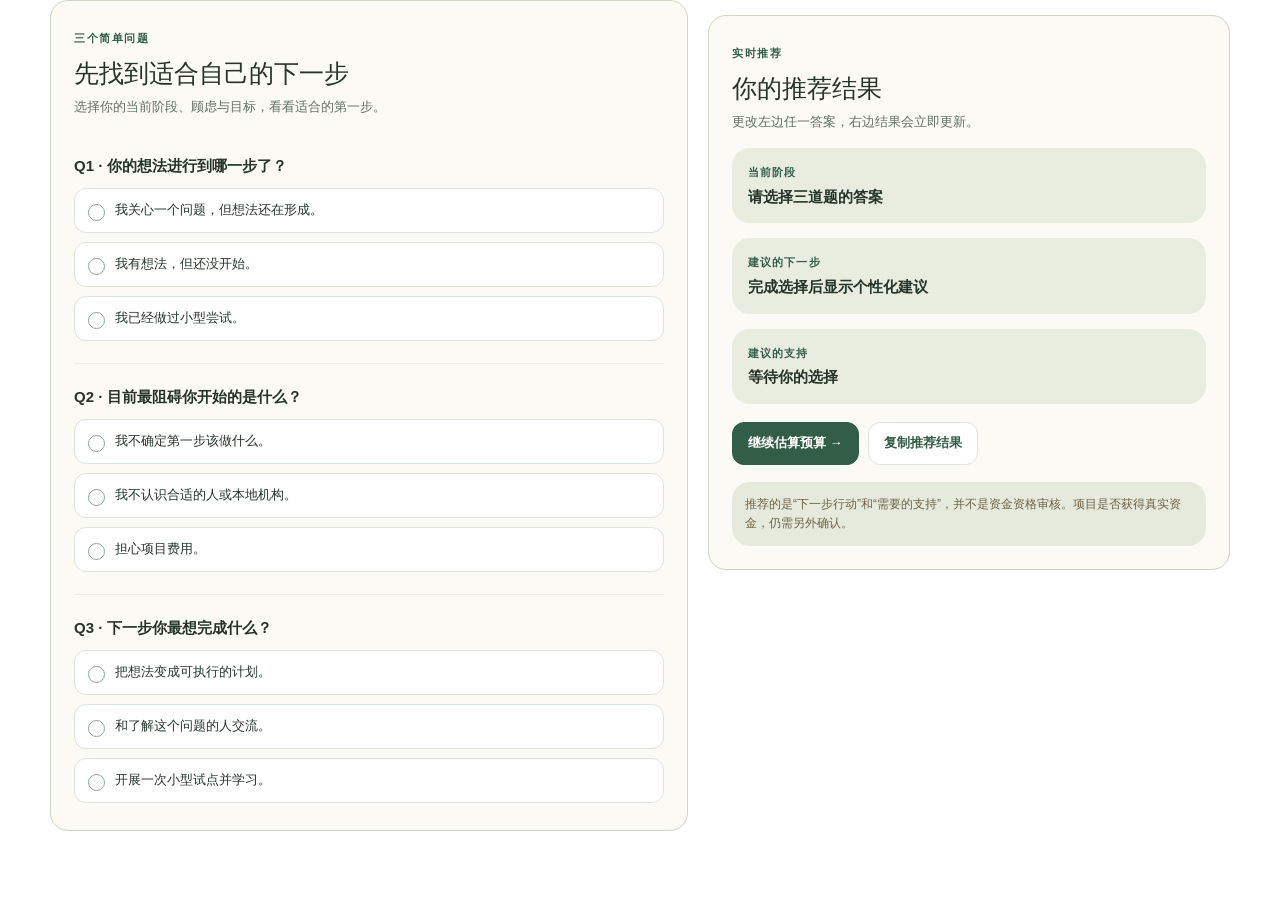
==== commit 2ea8c9e3: "Add files via upload" ====
--- a/tools.html
+++ b/tools.html
@@ -14,6 +14,7 @@
 body{background:#eef1e9}.panel{background:#fbfaf4}.container{padding-top:0}.rule{background:#e5eadc}h2{font-family:Georgia,"PingFang SC",serif}.primary,.secondary{border-radius:3px}button:focus-visible{outline:3px solid #93b2a3;outline-offset:2px}
 
 .panel,.result-block,.budgethint,.rule,.empty{border-radius:18px}.option,.mode,.budgetrow input,.x,.primary,.secondary{border-radius:12px}.panel{overflow:hidden}button{transition:background .15s ease}
+body{background:#fff}
 </style>
 </head>
 <body>
@@ -31,7 +32,7 @@
   <div class="grid">
    <article class="panel"><span class="eyebrow" data-i="budgetResult">预算建议</span><h2 data-i="budgetTitle">预算不是随便选一个最高金额</h2><p class="sub" data-i="budgetIntro">先列出第一次小型试点必需的费用。预算辅助是可选的，学生可以直接表示“不确定”。</p>
       <div class="choose" id="modes"></div>
-      <div id="estimateForm"><div class="inlinehint"><button type="button" class="secondary" id="example" data-i="example">加载衣物修补示例</button><button type="button" class="secondary" id="clearCosts" data-i="clearCosts">清空预算</button></div><div class="break"></div><div class="budgethead"><span data-i="item">费用项目</span><span data-i="qty">数量</span><span data-i="unit">单价 (¥)</span><span></span></div><div id="rows"></div><button type="button" class="secondary" id="add" data-i="add">＋ 添加一项</button><div class="budget-total"><strong data-i="total">预计总额</strong><span class="amount" id="totalAmount">¥0</span></div><p class="micro" data-i="budgetExampleNote">演示金额不代表市场报价。请优先考虑已有或可借用资源。</p></div>
+      <div id="estimateForm"><div class="inlinehint"><button type="button" class="secondary" id="example" data-i="example">加载校园二手市集示例</button><button type="button" class="secondary" id="clearCosts" data-i="clearCosts">清空预算</button></div><div class="break"></div><div class="budgethead"><span data-i="item">费用项目</span><span data-i="qty">数量</span><span data-i="unit">单价 (¥)</span><span></span></div><div id="rows"></div><button type="button" class="secondary" id="add" data-i="add">＋ 添加一项</button><div class="budget-total"><strong data-i="total">预计总额</strong><span class="amount" id="totalAmount">¥0</span></div><p class="micro" data-i="budgetExampleNote">演示金额不代表市场报价。请优先考虑已有或可借用资源。</p></div>
    </article>
    <aside class="panel"><span class="eyebrow" data-i="budgetResult">BUDGET RESULT</span><h2 data-i="nextBudget">下一步建议</h2><div id="budgetAdvice"></div><div class="rule" data-i="budgetNote">¥1,000–5,000 是当前项目的拟议范围，不代表保证资助，也不是必须花到的金额。即使低于 ¥1,000，也应该保留真实预算。</div><div class="actions"><button type="button" class="secondary" id="copySummary" data-i="copySummary">复制预算摘要</button><button type="button" class="primary" id="backQuiz" data-i="backQuiz">开始申请 →</button></div></aside>
   </div>
@@ -42,8 +43,8 @@
 (() => {
 'use strict';
 const dic={
- zh:{heading:'从学生需求，到合适的第一步',topdesc:'两部分都可以点击测试：① 三题推荐逻辑 ② 预算估算模块。此页面可直接发给网站开发组员，无需安装软件。',disclaimer:'这是独立的交互演示，不连接真实申请、资助、支付或数据库；所示金额和支持方式都是待验证的项目设想。',tabRec:'① 需求推荐',tabBudget:'② 预算估算',threeQuestions:'三个简单问题',recTitle:'先找到适合自己的下一步',recIntro:'选择你的当前阶段、顾虑与目标，看看适合的第一步。',dynamic:'实时推荐',resultTitle:'你的推荐结果',resultIntro:'更改左边任一答案，右边结果会立即更新。',toBudget:'继续估算预算 →',copyRec:'复制推荐结果',rule:'推荐的是“下一步行动”和“需要的支持”，并不是资金资格审核。项目是否获得真实资金，仍需另外确认。',budgetTitle:'预算不是随便选一个最高金额',budgetIntro:'先列出第一次小型试点必需的费用。预算辅助是可选的，学生可以直接表示“不确定”。',example:'加载衣物修补示例',clearCosts:'清空预算',item:'费用项目',qty:'数量',unit:'单价 (¥)',add:'＋ 添加一项',total:'预计总额',budgetExampleNote:'演示金额不代表市场报价。请优先考虑已有或可借用资源。',budgetResult:'预算建议',nextBudget:'下一步建议',budgetNote:'¥1,000–5,000 是当前项目的拟议范围，不代表保证资助，也不是必须花到的金额。即使低于 ¥1,000，也应该保留真实预算。',copySummary:'复制预算摘要',backQuiz:'开始申请 →',footer:'使用方法：将此 HTML 文件通过微信、邮件或共享文件夹发给组员。电脑、手机浏览器都可打开；不需要联网，也不需要运行后端。开发说明请看同文件夹的 IMPLEMENTATION_GUIDE.md。',qLabels:['Q1 · 你的想法进行到哪一步了？','Q2 · 目前最阻碍你开始的是什么？','Q3 · 下一步你最想完成什么？'],qs:[['我关心一个问题，但想法还在形成。','我有想法，但还没开始。','我已经做过小型尝试。'],['我不确定第一步该做什么。','我不认识合适的人或本地机构。','担心项目费用。'],['把想法变成可执行的计划。','和了解这个问题的人交流。','开展一次小型试点并学习。']],stage:['探索想法阶段','准备行动阶段','在已有经验上继续'],next:[['先明确问题、服务对象及第一次行动','先找到相关人群，了解他们的真实需求','先缩小想法范围，定义一个可行的小测试'],['制定一份可执行的简短行动计划','联系本地组织，确认实际需求','明确试点内容、规模、资源和初步预算'],['根据此前反馈调整下一阶段计划','寻找能帮助项目持续发展的合作伙伴','设计下一轮试点，并检验改进效果']],support:['导师指导','本地资源连接','预算指导与潜在种子支持'],supportDetails:['请导师帮助明确小型行动和执行步骤。','识别本地大学、社区或公益组织，先验证需求与合作条件。','首先估算试点必要开支，再决定是否探索种子支持。'],supportEarly:'预算指导 + 导师指导',supportEarlyD:'想法仍在形成：先明确行动内容，再估算预算；不建议立即进入资金申请。',step:'建议的下一步',stageHeading:'当前阶段',supportHeading:'建议的支持',budgetModes:[['estimate','我要估算一下','逐项填写预计费用'],['unsure','还不确定','先申请预算指导'],['none','目前不需要资金','可以仅探索导师和本地资源']],unsureTitle:'可以先申请预算指导',unsureDescription:'不强制填写金额。先确定要做的事情、查明费用，再判断是否需要资助。',noneTitle:'暂时不需要资金',noneDescription:'可继续使用导师指导或本地资源连接；不需要为了申请而填写金额。',zeroTitle:'尚未填写金额',zeroDescription:'请添加至少一项实际必要费用，或者改选“还不确定”。',lowTitle:'优先保留真实的低预算',lowDescription:'预计费用低于拟议资助范围的下限。无需虚增预算；可探索资源借用、导师指导或其他符合条件的支持。',rangeTitle:'可进一步评估潜在种子支持',rangeDescription:'你的初步预算落在 ¥1,000–5,000 的拟议范围内。下一步仍需核实试点计划、真实需求、费用合理性及可用资金。',highTitle:'先缩小试点规模或寻找其他资源',highDescription:'预计总额高于 ¥5,000。可考虑减少第一次行动的范围，优先保留核心支出，再讨论其他合法、可行的支持方式。',recommendNotice:'推荐结果只帮助判断下一步，不代表项目通过审核。',copySuccess:'已复制！',copyFail:'复制失败，请手动选择复制。',exampleCosts:[['修补工具包',1,350],['布贴和拉链',1,250],['场地与设备',1,300],['操作说明印刷',1,100]],sampleCosts:[['材料和工具',1,600],['必要交通',1,200],['印刷及其他',1,200]]},
- en:{heading:'From student needs to a practical first step',topdesc:'Test two interactive modules: (1) three-question recommendation and (2) an optional pilot budget estimator. Share this HTML file with the website developer.',disclaimer:'Standalone concept demo only. No real applications, awards, payments, or database connections. Support and funding remain unconfirmed proposals.',tabRec:'① Support recommendation',tabBudget:'② Budget estimator',threeQuestions:'THREE QUESTIONS',recTitle:'Find a realistic next step',recIntro:'Choose your stage, concern and goal to explore a practical first step.',dynamic:'LIVE RECOMMENDATION',resultTitle:'Your recommendation',resultIntro:'Change any answer to see the recommendation update instantly.',toBudget:'Continue to budget →',copyRec:'Copy recommendation',rule:'This suggests a next action and support type. It is not a funding-eligibility assessment or approval.',budgetTitle:'Base your funding request on real costs',budgetIntro:'List the essential costs of one small pilot. Budget planning is optional; students may select “Not sure yet.”',example:'Load repair-workshop example',clearCosts:'Clear budget',item:'Cost item',qty:'Qty',unit:'Unit (¥)',add:'＋ Add a cost',total:'Estimated total',budgetExampleNote:'All figures are illustrative, not market quotes. Check free and borrowed resources first.',budgetResult:'BUDGET RESULT',nextBudget:'Suggested next step',budgetNote:'¥1,000–5,000 is a proposed range, not guaranteed funding or a spending target. Keep honest estimates even below ¥1,000.',copySummary:'Copy budget summary',backQuiz:'Apply →',footer:'Share this HTML file by message, email or shared drive; open it directly in a desktop or mobile browser. No server is required. See IMPLEMENTATION_GUIDE.md for integration notes.',qLabels:['Q1 · Where are you with your idea?','Q2 · What is the biggest thing holding you back?','Q3 · What would you like to accomplish next?'],qs:[['I care about an issue, but my idea is still forming.','I have an idea, but have not tried it yet.','I have already tried something small.'],['I am unsure what to do first.','I do not know the right people or local organizations.','I’m concerned about project costs.'],['Turn my idea into a realistic plan.','Talk with people who understand the issue.','Run a small pilot and learn from it.']],stage:['Exploring an idea','Ready to plan','Building on experience'],next:[['Clarify the issue, who it affects, and one first action','Find people affected and learn about their actual needs','Narrow the idea and define one feasible small test'],['Draft a short, realistic action plan','Contact local groups to confirm real needs','Define the pilot scope, resources, and preliminary budget'],['Revise the next plan based on earlier feedback','Find partners who could support continued involvement','Design another pilot to test improvements']],support:['Mentor Guidance','Local Connections','Budget Planning + Potential Seed Support'],supportDetails:['Ask a mentor to help define one small action and realistic steps.','Identify campus, community or nonprofit contacts and verify needs.','Estimate essential pilot costs first, then explore whether seed support may be appropriate.'],supportEarly:'Budget Guidance + Mentor Guidance',supportEarlyD:'At the idea-forming stage, clarify the action before considering a funding request.',step:'RECOMMENDED NEXT STEP',stageHeading:'CURRENT STAGE',supportHeading:'RECOMMENDED SUPPORT',budgetModes:[['estimate','Estimate my costs','Add a few necessary expenses'],['unsure','Not sure yet','I need budget guidance'],['none','No funding needed','Explore nonfinancial support']],unsureTitle:'Budget guidance first',unsureDescription:'No amount required yet. Clarify the scope and learn likely costs before requesting funds.',noneTitle:'No funding needed right now',noneDescription:'You can still explore mentors and local resources without naming a grant amount.',zeroTitle:'No costs entered yet',zeroDescription:'Add at least one necessary cost, or choose “Not sure yet.”',lowTitle:'Keep the lower, honest estimate',lowDescription:'Your budget is below the proposed funding range. Do not inflate it; explore borrowed resources, guidance or other appropriate options.',rangeTitle:'Potential seed support may be worth exploring',rangeDescription:'Your estimate falls within the proposed ¥1,000–5,000 range. Review the actual pilot, necessity of each cost, and funding availability before making decisions.',highTitle:'Reduce pilot scope or explore other resources',highDescription:'Your estimate exceeds ¥5,000. Consider a smaller first test and retain only essential costs before exploring alternative lawful resources.',recommendNotice:'A recommendation is not an application approval.',copySuccess:'Copied!',copyFail:'Copy unavailable; please select the text manually.',exampleCosts:[['Repair tools',1,350],['Patches and zippers',1,250],['Venue and equipment',1,300],['Printed instructions',1,100]],sampleCosts:[['Materials and tools',1,600],['Essential travel',1,200],['Print and other costs',1,200]]}
+ zh:{heading:'从学生需求，到合适的第一步',topdesc:'两部分都可以点击测试：① 三题推荐逻辑 ② 预算估算模块。此页面可直接发给网站开发组员，无需安装软件。',disclaimer:'这是独立的交互演示，不连接真实申请、资助、支付或数据库；所示金额和支持方式都是待验证的项目设想。',tabRec:'① 需求推荐',tabBudget:'② 预算估算',threeQuestions:'三个简单问题',recTitle:'先找到适合自己的下一步',recIntro:'选择你的当前阶段、顾虑与目标，看看适合的第一步。',dynamic:'实时推荐',resultTitle:'你的推荐结果',resultIntro:'更改左边任一答案，右边结果会立即更新。',toBudget:'继续估算预算 →',copyRec:'复制推荐结果',rule:'推荐的是“下一步行动”和“需要的支持”，并不是资金资格审核。项目是否获得真实资金，仍需另外确认。',budgetTitle:'预算不是随便选一个最高金额',budgetIntro:'先列出第一次小型试点必需的费用。预算辅助是可选的，学生可以直接表示“不确定”。',example:'加载校园二手市集示例',clearCosts:'清空预算',item:'费用项目',qty:'数量',unit:'单价 (¥)',add:'＋ 添加一项',total:'预计总额',budgetExampleNote:'演示金额不代表市场报价。请优先考虑已有或可借用资源。',budgetResult:'预算建议',nextBudget:'下一步建议',budgetNote:'¥1,000–5,000 是当前项目的拟议范围，不代表保证资助，也不是必须花到的金额。即使低于 ¥1,000，也应该保留真实预算。',copySummary:'复制预算摘要',backQuiz:'开始申请 →',footer:'使用方法：将此 HTML 文件通过微信、邮件或共享文件夹发给组员。电脑、手机浏览器都可打开；不需要联网，也不需要运行后端。开发说明请看同文件夹的 IMPLEMENTATION_GUIDE.md。',qLabels:['Q1 · 你的想法进行到哪一步了？','Q2 · 目前最阻碍你开始的是什么？','Q3 · 下一步你最想完成什么？'],qs:[['我关心一个问题，但想法还在形成。','我有想法，但还没开始。','我已经做过小型尝试。'],['我不确定第一步该做什么。','我不认识合适的人或本地机构。','担心项目费用。'],['把想法变成可执行的计划。','和了解这个问题的人交流。','开展一次小型试点并学习。']],stage:['探索想法阶段','准备行动阶段','在已有经验上继续'],next:[['先明确问题、服务对象及第一次行动','先找到相关人群，了解他们的真实需求','先缩小想法范围，定义一个可行的小测试'],['制定一份可执行的简短行动计划','联系本地组织，确认实际需求','明确试点内容、规模、资源和初步预算'],['根据此前反馈调整下一阶段计划','寻找能帮助项目持续发展的合作伙伴','设计下一轮试点，并检验改进效果']],support:['导师指导','本地资源连接','预算指导与潜在种子支持'],supportDetails:['请导师帮助明确小型行动和执行步骤。','识别本地大学、社区或公益组织，先验证需求与合作条件。','首先估算试点必要开支，再决定是否探索种子支持。'],supportEarly:'预算指导 + 导师指导',supportEarlyD:'想法仍在形成：先明确行动内容，再估算预算；不建议立即进入资金申请。',step:'建议的下一步',stageHeading:'当前阶段',supportHeading:'建议的支持',budgetModes:[['estimate','我要估算一下','逐项填写预计费用'],['unsure','还不确定','先申请预算指导'],['none','目前不需要资金','可以仅探索导师和本地资源']],unsureTitle:'可以先申请预算指导',unsureDescription:'不强制填写金额。先确定要做的事情、查明费用，再判断是否需要资助。',noneTitle:'暂时不需要资金',noneDescription:'可继续使用导师指导或本地资源连接；不需要为了申请而填写金额。',zeroTitle:'尚未填写金额',zeroDescription:'请添加至少一项实际必要费用，或者改选“还不确定”。',lowTitle:'优先保留真实的低预算',lowDescription:'预计费用低于拟议资助范围的下限。无需虚增预算；可探索资源借用、导师指导或其他符合条件的支持。',rangeTitle:'可进一步评估潜在种子支持',rangeDescription:'你的初步预算落在 ¥1,000–5,000 的拟议范围内。下一步仍需核实试点计划、真实需求、费用合理性及可用资金。',highTitle:'先缩小试点规模或寻找其他资源',highDescription:'预计总额高于 ¥5,000。可考虑减少第一次行动的范围，优先保留核心支出，再讨论其他合法、可行的支持方式。',recommendNotice:'推荐结果只帮助判断下一步，不代表项目通过审核。',copySuccess:'已复制！',copyFail:'复制失败，请手动选择复制。',exampleCosts:[['展示用品',1,300],['标签与指引',1,150],['必要运输',2,150],['布置与清理',1,250]],sampleCosts:[['材料和工具',1,600],['必要交通',1,200],['印刷及其他',1,200]]},
+ en:{heading:'From student needs to a practical first step',topdesc:'Test two interactive modules: (1) three-question recommendation and (2) an optional pilot budget estimator. Share this HTML file with the website developer.',disclaimer:'Standalone concept demo only. No real applications, awards, payments, or database connections. Support and funding remain unconfirmed proposals.',tabRec:'① Support recommendation',tabBudget:'② Budget estimator',threeQuestions:'THREE QUESTIONS',recTitle:'Find a realistic next step',recIntro:'Choose your stage, concern and goal to explore a practical first step.',dynamic:'LIVE RECOMMENDATION',resultTitle:'Your recommendation',resultIntro:'Change any answer to see the recommendation update instantly.',toBudget:'Continue to budget →',copyRec:'Copy recommendation',rule:'This suggests a next action and support type. It is not a funding-eligibility assessment or approval.',budgetTitle:'Base your funding request on real costs',budgetIntro:'List the essential costs of one small pilot. Budget planning is optional; students may select “Not sure yet.”',example:'Load campus market example',clearCosts:'Clear budget',item:'Cost item',qty:'Qty',unit:'Unit (¥)',add:'＋ Add a cost',total:'Estimated total',budgetExampleNote:'All figures are illustrative, not market quotes. Check free and borrowed resources first.',budgetResult:'BUDGET RESULT',nextBudget:'Suggested next step',budgetNote:'¥1,000–5,000 is a proposed range, not guaranteed funding or a spending target. Keep honest estimates even below ¥1,000.',copySummary:'Copy budget summary',backQuiz:'Apply →',footer:'Share this HTML file by message, email or shared drive; open it directly in a desktop or mobile browser. No server is required. See IMPLEMENTATION_GUIDE.md for integration notes.',qLabels:['Q1 · Where are you with your idea?','Q2 · What is the biggest thing holding you back?','Q3 · What would you like to accomplish next?'],qs:[['I care about an issue, but my idea is still forming.','I have an idea, but have not tried it yet.','I have already tried something small.'],['I am unsure what to do first.','I do not know the right people or local organizations.','I’m concerned about project costs.'],['Turn my idea into a realistic plan.','Talk with people who understand the issue.','Run a small pilot and learn from it.']],stage:['Exploring an idea','Ready to plan','Building on experience'],next:[['Clarify the issue, who it affects, and one first action','Find people affected and learn about their actual needs','Narrow the idea and define one feasible small test'],['Draft a short, realistic action plan','Contact local groups to confirm real needs','Define the pilot scope, resources, and preliminary budget'],['Revise the next plan based on earlier feedback','Find partners who could support continued involvement','Design another pilot to test improvements']],support:['Mentor Guidance','Local Connections','Budget Planning + Potential Seed Support'],supportDetails:['Ask a mentor to help define one small action and realistic steps.','Identify campus, community or nonprofit contacts and verify needs.','Estimate essential pilot costs first, then explore whether seed support may be appropriate.'],supportEarly:'Budget Guidance + Mentor Guidance',supportEarlyD:'At the idea-forming stage, clarify the action before considering a funding request.',step:'RECOMMENDED NEXT STEP',stageHeading:'CURRENT STAGE',supportHeading:'RECOMMENDED SUPPORT',budgetModes:[['estimate','Estimate my costs','Add a few necessary expenses'],['unsure','Not sure yet','I need budget guidance'],['none','No funding needed','Explore nonfinancial support']],unsureTitle:'Budget guidance first',unsureDescription:'No amount required yet. Clarify the scope and learn likely costs before requesting funds.',noneTitle:'No funding needed right now',noneDescription:'You can still explore mentors and local resources without naming a grant amount.',zeroTitle:'No costs entered yet',zeroDescription:'Add at least one necessary cost, or choose “Not sure yet.”',lowTitle:'Keep the lower, honest estimate',lowDescription:'Your budget is below the proposed funding range. Do not inflate it; explore borrowed resources, guidance or other appropriate options.',rangeTitle:'Potential seed support may be worth exploring',rangeDescription:'Your estimate falls within the proposed ¥1,000–5,000 range. Review the actual pilot, necessity of each cost, and funding availability before making decisions.',highTitle:'Reduce pilot scope or explore other resources',highDescription:'Your estimate exceeds ¥5,000. Consider a smaller first test and retain only essential costs before exploring alternative lawful resources.',recommendNotice:'A recommendation is not an application approval.',copySuccess:'Copied!',copyFail:'Copy unavailable; please select the text manually.',exampleCosts:[['Display supplies',1,300],['Labels and signs',1,150],['Essential transport',2,150],['Setup and cleanup',1,250]],sampleCosts:[['Materials and tools',1,600],['Essential travel',1,200],['Print and other costs',1,200]]}
 };
 const state={language:new URLSearchParams(location.search).get('lang')||'zh',tab:'rec',a:[null,null,null],mode:'estimate',costs:[],};
 state.costs=[];
